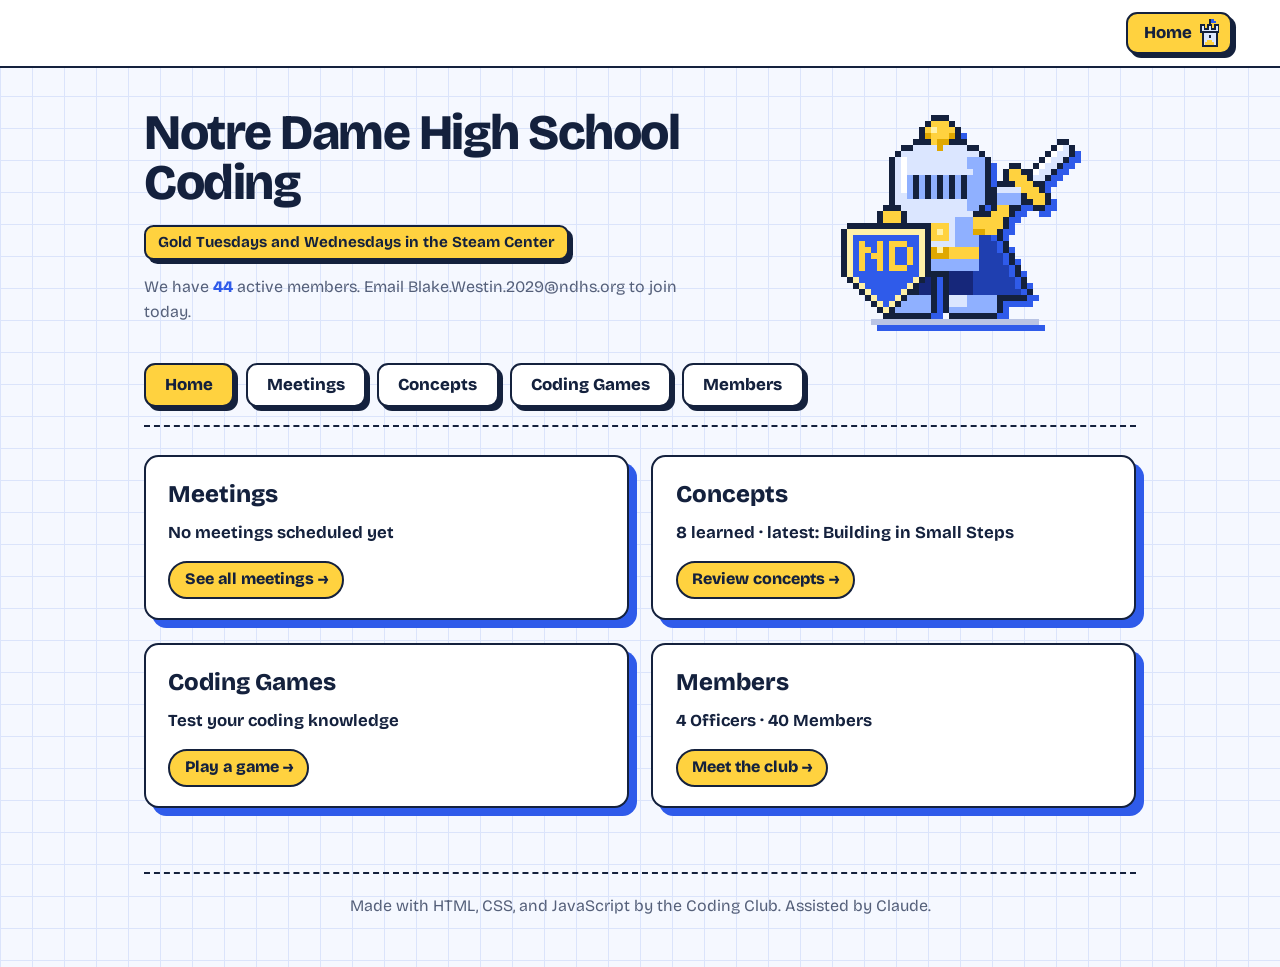
==== index.html @ 36643ada "Move Home button to the top right with a pixel-art castle tower Co-Authored-By: Claude Opus 5.5 <nor" ====
<!DOCTYPE html>
<html lang="en">
<head>
  <meta charset="utf-8">
  <meta name="viewport" content="width=device-width, initial-scale=1">
  <title>Coding Club</title>
  <meta name="description" content="Our school's coding club. Built by its members.">
  <link rel="preconnect" href="https://fonts.googleapis.com">
  <link rel="preconnect" href="https://fonts.gstatic.com" crossorigin>
  <link href="https://fonts.googleapis.com/css2?family=Bricolage+Grotesque:opsz,wght@12..96,400;12..96,600;12..96,800&display=swap" rel="stylesheet">
  <link rel="icon" href="data:image/svg+xml,<svg xmlns=%22http://www.w3.org/2000/svg%22 viewBox=%220 0 100 100%22><text y=%22.9em%22 font-size=%2290%22>💻</text></svg>">
  <link rel="stylesheet" href="style.css">
  <link rel="stylesheet" href="games.css">
</head>
<body>
  <header class="top">
    <!-- Home button: pixel-art castle tower, drawn like the knight -->
    <a class="home-btn" href="#home" aria-label="Home"><span>Home</span><svg class="home-icon" viewBox="0 0 11 16" shape-rendering="crispEdges" aria-hidden="true"><path fill="#14213d" d="M5 0h1v1h-1zM5 1h1v1h-1zM5 2h1v1h-1zM0 3h3v1h-3zM4 3h3v1h-3zM8 3h3v1h-3zM0 4h1v1h-1zM2 4h1v1h-1zM4 4h1v1h-1zM6 4h1v1h-1zM8 4h1v1h-1zM10 4h1v1h-1zM0 5h1v1h-1zM2 5h3v1h-3zM6 5h3v1h-3zM10 5h1v1h-1zM0 6h1v1h-1zM10 6h1v1h-1zM0 7h11v1h-11zM1 8h1v1h-1zM9 8h1v1h-1zM1 9h1v1h-1zM5 9h1v1h-1zM9 9h1v1h-1zM1 10h1v1h-1zM5 10h1v1h-1zM9 10h1v1h-1zM1 11h1v1h-1zM9 11h1v1h-1zM1 12h1v1h-1zM9 12h1v1h-1zM1 13h1v1h-1zM9 13h1v1h-1zM1 14h1v1h-1zM9 14h1v1h-1zM1 15h9v1h-9z"/><path fill="#2f5bea" d="M6 0h2v1h-2zM6 1h3v1h-3z"/><path fill="#dbe6ff" d="M1 4h1v1h-1zM5 4h1v1h-1zM9 4h1v1h-1zM1 5h1v1h-1zM5 5h1v1h-1zM9 5h1v1h-1zM1 6h9v1h-9zM2 8h7v1h-7zM2 9h3v1h-3zM6 9h3v1h-3zM2 10h3v1h-3zM6 10h3v1h-3zM2 11h7v1h-7zM2 12h2v1h-2zM7 12h2v1h-2zM2 13h1v1h-1zM8 13h1v1h-1zM2 14h1v1h-1zM8 14h1v1h-1z"/><path fill="#ffd23f" d="M4 12h3v1h-3zM3 13h5v1h-5zM3 14h5v1h-5z"/></svg></a>
  </header>

  <main>
    <section class="hero">
      <div class="hero-text">
        <h1>Notre Dame High School Coding</h1>
        <p class="when" id="when"></p>
        <p>We have <span id="member-count">many</span> active members. Email Blake.Westin.2029@ndhs.org to join today.</p>
      </div>
      <!-- Club mascot: pixel-art knight (4:3) -->
      <svg class="mascot" viewBox="0 0 48 36" shape-rendering="crispEdges" role="img" aria-label="Pixel-art knight raising a sword and holding a shield, the club mascot">
        <path fill="#14213d" d="M20 0h3v1h-3zM19 1h1v1h-1zM23 1h1v1h-1zM18 2h1v1h-1zM24 2h1v1h-1zM18 3h1v1h-1zM24 3h1v1h-1zM17 4h3v1h-3zM23 4h3v1h-3zM41 4h2v1h-2zM15 5h2v1h-2zM26 5h2v1h-2zM40 5h1v1h-1zM43 5h1v1h-1zM14 6h1v1h-1zM28 6h1v1h-1zM39 6h1v1h-1zM43 6h1v1h-1zM13 7h1v1h-1zM29 7h1v1h-1zM38 7h1v1h-1zM42 7h1v1h-1zM13 8h1v1h-1zM29 8h1v1h-1zM33 8h2v1h-2zM37 8h1v1h-1zM41 8h1v1h-1zM13 9h1v1h-1zM29 9h1v1h-1zM32 9h1v1h-1zM35 9h2v1h-2zM40 9h1v1h-1zM13 10h1v1h-1zM17 10h1v1h-1zM19 10h1v1h-1zM21 10h1v1h-1zM23 10h1v1h-1zM25 10h1v1h-1zM29 10h1v1h-1zM32 10h1v1h-1zM36 10h1v1h-1zM39 10h1v1h-1zM13 11h1v1h-1zM17 11h1v1h-1zM19 11h1v1h-1zM21 11h1v1h-1zM23 11h1v1h-1zM25 11h1v1h-1zM29 11h1v1h-1zM31 11h3v1h-3zM37 11h2v1h-2zM13 12h1v1h-1zM17 12h1v1h-1zM19 12h1v1h-1zM21 12h1v1h-1zM23 12h1v1h-1zM25 12h1v1h-1zM29 12h2v1h-2zM38 12h1v1h-1zM13 13h1v1h-1zM17 13h1v1h-1zM19 13h1v1h-1zM21 13h1v1h-1zM23 13h1v1h-1zM25 13h1v1h-1zM29 13h2v1h-2zM35 13h1v1h-1zM39 13h1v1h-1zM13 14h1v1h-1zM29 14h2v1h-2zM35 14h2v1h-2zM39 14h1v1h-1zM12 15h3v1h-3zM28 15h1v1h-1zM30 15h1v1h-1zM33 15h2v1h-2zM37 15h2v1h-2zM11 16h1v1h-1zM15 16h1v1h-1zM27 16h3v1h-3zM33 16h1v1h-1zM11 17h1v1h-1zM15 17h1v1h-1zM32 17h1v1h-1zM6 18h14v1h-14zM32 18h1v1h-1zM5 19h1v1h-1zM19 19h1v1h-1zM31 19h1v1h-1zM5 20h1v1h-1zM19 20h1v1h-1zM31 20h1v1h-1zM5 21h1v1h-1zM19 21h1v1h-1zM32 21h1v1h-1zM5 22h1v1h-1zM19 22h1v1h-1zM32 22h1v1h-1zM5 23h1v1h-1zM19 23h1v1h-1zM33 23h1v1h-1zM5 24h1v1h-1zM19 24h1v1h-1zM33 24h1v1h-1zM5 25h1v1h-1zM19 25h1v1h-1zM34 25h1v1h-1zM5 26h1v1h-1zM19 26h4v1h-4zM34 26h1v1h-1zM6 27h1v1h-1zM18 27h1v1h-1zM20 27h1v1h-1zM22 27h1v1h-1zM35 27h1v1h-1zM7 28h1v1h-1zM17 28h1v1h-1zM20 28h1v1h-1zM22 28h1v1h-1zM35 28h1v1h-1zM8 29h1v1h-1zM16 29h2v1h-2zM20 29h1v1h-1zM22 29h1v1h-1zM36 29h1v1h-1zM9 30h1v1h-1zM15 30h1v1h-1zM20 30h1v1h-1zM22 30h1v1h-1zM31 30h5v1h-5zM10 31h1v1h-1zM14 31h1v1h-1zM20 31h1v1h-1zM22 31h1v1h-1zM31 31h1v1h-1zM11 32h1v1h-1zM13 32h1v1h-1zM20 32h1v1h-1zM22 32h1v1h-1zM31 32h1v1h-1zM12 33h8v1h-8zM23 33h8v1h-8z"/><path fill="#ffd23f" d="M20 1h3v1h-3zM19 2h1v1h-1zM21 2h3v1h-3zM20 3h3v1h-3zM20 4h1v1h-1zM33 9h2v1h-2zM33 10h3v1h-3zM34 11h3v1h-3zM35 12h3v1h-3zM36 13h3v1h-3zM37 14h2v1h-2zM31 15h2v1h-2zM12 16h3v1h-3zM30 16h3v1h-3zM12 17h3v1h-3zM27 17h5v1h-5zM20 18h3v1h-3zM27 18h5v1h-5zM20 19h1v1h-1zM22 19h1v1h-1zM29 19h2v1h-2zM20 20h3v1h-3zM8 21h1v1h-1zM11 21h1v1h-1zM13 21h3v1h-3zM8 22h2v1h-2zM11 22h1v1h-1zM13 22h1v1h-1zM16 22h1v1h-1zM23 22h5v1h-5zM8 23h1v1h-1zM10 23h2v1h-2zM13 23h1v1h-1zM16 23h1v1h-1zM23 23h5v1h-5zM8 24h1v1h-1zM11 24h1v1h-1zM13 24h1v1h-1zM16 24h1v1h-1zM8 25h1v1h-1zM11 25h1v1h-1zM13 25h3v1h-3z"/><path fill="#fff1a8" d="M20 2h1v1h-1zM6 19h13v1h-13zM21 19h1v1h-1zM6 20h1v1h-1zM18 20h1v1h-1zM6 21h1v1h-1zM18 21h1v1h-1zM6 22h1v1h-1zM18 22h1v1h-1zM21 22h1v1h-1zM6 23h1v1h-1zM18 23h1v1h-1zM6 24h1v1h-1zM18 24h1v1h-1zM6 25h1v1h-1zM18 25h1v1h-1zM6 26h1v1h-1zM18 26h1v1h-1zM7 27h1v1h-1zM17 27h1v1h-1zM8 28h1v1h-1zM16 28h1v1h-1zM9 29h1v1h-1zM15 29h1v1h-1zM10 30h1v1h-1zM14 30h1v1h-1zM11 31h1v1h-1zM13 31h1v1h-1zM12 32h1v1h-1z"/><path fill="#e0a800" d="M19 3h1v1h-1zM23 3h1v1h-1zM21 4h2v1h-2zM21 5h1v1h-1zM27 19h2v1h-2zM20 22h1v1h-1zM22 22h1v1h-1zM20 23h3v1h-3z"/><path fill="#dbe6ff" d="M17 5h4v1h-4zM22 5h4v1h-4zM42 5h1v1h-1zM15 6h13v1h-13zM41 6h2v1h-2zM14 7h1v1h-1zM16 7h10v1h-10zM40 7h2v1h-2zM14 8h1v1h-1zM16 8h10v1h-10zM39 8h2v1h-2zM14 9h1v1h-1zM16 9h11v1h-11zM38 9h2v1h-2zM14 10h1v1h-1zM37 10h2v1h-2zM14 11h1v1h-1zM14 12h1v1h-1zM31 12h4v1h-4zM14 13h2v1h-2zM14 14h12v1h-12zM15 15h11v1h-11zM16 16h11v1h-11zM16 17h8v1h-8zM23 18h1v1h-1zM23 19h1v1h-1zM23 20h1v1h-1zM20 21h4v1h-4zM23 30h3v1h-3zM23 31h3v1h-3z"/><path fill="#ffffff" d="M41 5h1v1h-1zM40 6h1v1h-1zM15 7h1v1h-1zM39 7h1v1h-1zM15 8h1v1h-1zM38 8h1v1h-1zM15 9h1v1h-1zM37 9h1v1h-1zM15 10h1v1h-1zM15 11h1v1h-1zM15 12h1v1h-1z"/><path fill="#8fb0ff" d="M26 7h3v1h-3zM26 8h3v1h-3zM27 9h2v1h-2zM16 10h1v1h-1zM18 10h1v1h-1zM20 10h1v1h-1zM22 10h1v1h-1zM24 10h1v1h-1zM26 10h3v1h-3zM16 11h1v1h-1zM18 11h1v1h-1zM20 11h1v1h-1zM22 11h1v1h-1zM24 11h1v1h-1zM26 11h3v1h-3zM16 12h1v1h-1zM18 12h1v1h-1zM20 12h1v1h-1zM22 12h1v1h-1zM24 12h1v1h-1zM26 12h3v1h-3zM16 13h1v1h-1zM18 13h1v1h-1zM20 13h1v1h-1zM22 13h1v1h-1zM24 13h1v1h-1zM26 13h3v1h-3zM31 13h4v1h-4zM26 14h3v1h-3zM31 14h4v1h-4zM26 15h2v1h-2zM24 17h3v1h-3zM24 18h3v1h-3zM24 19h3v1h-3zM24 20h4v1h-4zM24 21h4v1h-4zM20 24h8v1h-8zM20 25h8v1h-8zM16 30h4v1h-4zM26 30h5v1h-5zM15 31h5v1h-5zM26 31h5v1h-5zM14 32h6v1h-6zM23 32h8v1h-8z"/><path fill="#2f5bea" d="M7 20h11v1h-11zM30 20h1v1h-1zM7 21h1v1h-1zM9 21h2v1h-2zM12 21h1v1h-1zM16 21h2v1h-2zM31 21h1v1h-1zM7 22h1v1h-1zM10 22h1v1h-1zM12 22h1v1h-1zM14 22h2v1h-2zM17 22h1v1h-1zM31 22h1v1h-1zM7 23h1v1h-1zM9 23h1v1h-1zM12 23h1v1h-1zM14 23h2v1h-2zM17 23h1v1h-1zM32 23h1v1h-1zM7 24h1v1h-1zM9 24h2v1h-2zM12 24h1v1h-1zM14 24h2v1h-2zM17 24h1v1h-1zM32 24h1v1h-1zM7 25h1v1h-1zM9 25h2v1h-2zM12 25h1v1h-1zM16 25h2v1h-2zM33 25h1v1h-1zM7 26h11v1h-11zM33 26h1v1h-1zM8 27h9v1h-9zM34 27h1v1h-1zM9 28h7v1h-7zM34 28h1v1h-1zM10 29h5v1h-5zM35 29h1v1h-1zM11 30h3v1h-3zM12 31h1v1h-1z"/><path fill="#1f3fb0" d="M28 20h2v1h-2zM28 21h3v1h-3zM28 22h3v1h-3zM28 23h4v1h-4zM28 24h4v1h-4zM28 25h5v1h-5zM27 26h6v1h-6zM27 27h7v1h-7zM27 28h7v1h-7zM27 29h8v1h-8z"/><path fill="#16277a" d="M23 26h4v1h-4zM19 27h1v1h-1zM23 27h4v1h-4zM18 28h2v1h-2zM23 28h4v1h-4zM18 29h2v1h-2zM23 29h4v1h-4z"/><path fill="#b9c4e4" d="M10 34h28v1h-28z"/>
      </svg>
      <!-- <img src="images/athletics_monogram1-removebg-preview.png" alt="Club members at a meeting" class="hero-img"> -->
    </section>

    <!-- Tabs: script.js shows one section at a time. Links like #games open that tab. -->
    <div class="tabbar" role="tablist" aria-label="Sections">
      <button type="button" role="tab" id="tab-home" data-tab="home" aria-controls="home">Home</button>
      <button type="button" role="tab" id="tab-meetings" data-tab="meetings" aria-controls="meetings">Meetings</button>
      <button type="button" role="tab" id="tab-concepts" data-tab="concepts" aria-controls="concepts">Concepts</button>
      <button type="button" role="tab" id="tab-games" data-tab="games" aria-controls="games">Coding Games</button>
      <button type="button" role="tab" id="tab-members" data-tab="members" aria-controls="members">Members</button>
    </div>

    <section id="home" role="tabpanel" aria-labelledby="tab-home">
      <!-- Preview cards, built by script.js from data.js -->
      <div class="home-cards" id="home-cards"></div>
    </section>

    <section id="meetings" role="tabpanel" aria-labelledby="meetings-h">
      <h2 id="meetings-h">Meetings</h2>
      <ul class="meetings" id="meeting-list"></ul>
    </section>

    <section id="concepts" role="tabpanel" aria-labelledby="concepts-h">
      <h2 id="concepts-h">Concepts</h2>
      <!-- Built from the "concept" and "learned" lines on each meeting in data.js -->
      <ul class="concept-list" id="concept-list"></ul>
    </section>

    <section id="games" role="tabpanel" aria-labelledby="games-h">
      <h2 id="games-h">Coding Games</h2>

      <!-- To add a new game later, copy a whole .game block and give it its own part of games.js. -->

      <!-- ===== Booleans ===== -->
      <div class="game">
        <div id="bool-idle" class="game-row">
          <h3 class="game-title">Booleans:</h3>
          <button type="button" class="btn" id="bool-start">Practice</button>
        </div>

        <!-- Pick a difficulty (goes away once you choose) -->
        <div id="bool-pick" hidden>
          <p class="game-ask">Select a difficulty</p>
          <div class="diff-row">
            <button type="button" class="btn diff-easy" data-diff="easy">Easy</button>
            <button type="button" class="btn diff-normal" data-diff="normal">Normal</button>
            <button type="button" class="btn diff-medium" data-diff="medium">Medium</button>
            <button type="button" class="btn diff-hard" data-diff="hard">Hard</button>
            <button type="button" class="btn btn-ghost" id="bool-cancel">Back</button>
          </div>
          <label class="toggle">
            <input type="checkbox" id="bool-numbers" role="switch" checked>
            <span class="track"></span>
            <span>Number Booleans</span>
          </label>
        </div>

        <!-- The game -->
        <div id="bool-play" hidden>
          <div class="game-row">
            <div class="expr" id="bool-expr" aria-live="polite"></div>
            <div class="answers">
              <button type="button" class="ans" id="bool-true">True</button>
              <button type="button" class="ans" id="bool-false">False</button>
            </div>
          </div>
          <div class="timer" id="bool-timer" hidden><div class="timer-fill" id="bool-timer-fill"></div></div>
          <div class="bar">
            <span class="badge" id="bool-badge"></span>
            <button type="button" class="btn btn-explain" id="bool-explain">Explain</button>
            <button type="button" class="btn" id="bool-next" hidden>Next question</button>
            <button type="button" class="btn btn-ghost" id="bool-stop">Stop</button>
            <span class="stats" id="bool-stats"></span>
          </div>
          <div class="explain-box" id="bool-box" hidden></div>
        </div>
      </div>

      <!-- ===== HTML Tags ===== -->
      <div class="game">
        <div id="tag-idle" class="game-row">
          <h3 class="game-title">HTML Tags:</h3>
          <button type="button" class="btn" id="tag-start">Practice</button>
        </div>

        <div id="tag-pick" hidden>
          <p class="game-ask">Select a difficulty</p>
          <div class="diff-row">
            <button type="button" class="btn diff-easy" data-diff="easy">Easy</button>
            <button type="button" class="btn diff-normal" data-diff="normal">Normal</button>
            <button type="button" class="btn diff-hard" data-diff="hard">Hard</button>
            <button type="button" class="btn btn-ghost" id="tag-cancel">Back</button>
          </div>
        </div>

        <div id="tag-play" hidden>
          <p class="game-ask">Which tag does this?</p>
          <div class="prompt" id="tag-prompt" aria-live="polite"></div>
          <div class="choices" id="tag-choices"></div>
          <div class="explain-box" id="tag-box" hidden></div>
          <div class="bar">
            <span class="badge" id="tag-badge"></span>
            <button type="button" class="btn" id="tag-next" hidden>Next question</button>
            <button type="button" class="btn btn-ghost" id="tag-stop">Stop</button>
            <span class="stats" id="tag-stats"></span>
          </div>
        </div>
      </div>

      <!-- ===== Flexbox ===== -->
      <div class="game">
        <div id="flex-idle" class="game-row">
          <h3 class="game-title">Flexbox:</h3>
          <button type="button" class="btn" id="flex-start">Practice</button>
        </div>

        <div id="flex-pick" hidden>
          <p class="game-ask">Select a difficulty</p>
          <div class="diff-row">
            <button type="button" class="btn diff-easy" data-diff="easy">Easy</button>
            <button type="button" class="btn diff-normal" data-diff="normal">Normal</button>
            <button type="button" class="btn diff-hard" data-diff="hard">Hard</button>
            <button type="button" class="btn btn-ghost" id="flex-cancel">Back</button>
          </div>
        </div>

        <div id="flex-play" hidden>
          <p class="game-ask" id="flex-ask"></p>
          <div class="boards" id="flex-boards">
            <div>
              <p class="board-label">Target</p>
              <div class="stage" id="flex-target"><span class="box">1</span><span class="box">2</span><span class="box">3</span></div>
            </div>
            <div id="flex-yours-wrap" hidden>
              <p class="board-label">Yours</p>
              <div class="stage" id="flex-yours"><span class="box">1</span><span class="box">2</span><span class="box">3</span></div>
            </div>
          </div>
          <!-- Easy and Normal: click a value to answer -->
          <div class="choices" id="flex-quick"></div>
          <!-- Hard: set both properties, then Submit -->
          <div id="flex-build" hidden>
            <div class="css-line" id="flex-css"></div>
            <div class="prop-row"><span class="prop-name">justify-content:</span><div class="choices" id="flex-j"></div></div>
            <div class="prop-row"><span class="prop-name">align-items:</span><div class="choices" id="flex-a"></div></div>
            <button type="button" class="btn submit" id="flex-submit">Submit</button>
          </div>
          <div class="explain-box" id="flex-box" hidden></div>
          <div class="bar">
            <span class="badge" id="flex-badge"></span>
            <button type="button" class="btn" id="flex-next" hidden>Next question</button>
            <button type="button" class="btn btn-ghost" id="flex-stop">Stop</button>
            <span class="stats" id="flex-stats"></span>
          </div>
        </div>
      </div>
    </section>

    <section id="members" role="tabpanel" aria-labelledby="members-h">
      <h2 id="members-h">Members</h2>
      <ul class="wall" id="member-list"></ul>
    </section>
  </main>

  <footer>
  <p>Made with HTML, CSS, and JavaScript by the Coding Club. Assisted by Claude.</p>
  </footer>

  <script src="data.js"></script>
  <script src="script.js"></script>
  <script src="games.js"></script>
</body>
</html>
---- style.css ----
/* Coding Club site. Graph-paper background, chunky outlines, hard shadows. */
:root {
  --ink: #14213d;
  --cobalt: #2f5bea;
  --sky: #eaf0ff;
  --paper: #ffffff;
  --signal: #ffd23f;
  --muted: #55607a;
  --teal: #1b7f79;
  --violet: #8a4fd3;
  --coral: #ff6b57;
  --mint: #3ddc97;
  --grid: #dbe4fb;
  --shadow: 4px 4px 0 var(--ink);
  box-sizing: border-box;
}
*, *::before, *::after { box-sizing: inherit; }
html { scroll-padding-top: 5rem; }
@media (prefers-reduced-motion: no-preference) { html { scroll-behavior: smooth; } }

body {
  margin: 0;
  font-family: "Bricolage Grotesque", system-ui, sans-serif;
  color: var(--ink);
  line-height: 1.55;
  background-color: #f5f8ff;
  background-image:
    linear-gradient(var(--grid) 1px, transparent 1px),
    linear-gradient(90deg, var(--grid) 1px, transparent 1px);
  background-size: 32px 32px;
}
a { color: var(--cobalt); }
a:focus-visible { outline: 3px solid var(--coral); outline-offset: 3px; }

/* Header */
.top {
  position: sticky; top: 0; z-index: 10;
  display: flex; justify-content: flex-end; align-items: center;
  flex-wrap: wrap; gap: 0.5rem;
  padding: 0.75rem clamp(1rem, 5vw, 3rem);
  background: var(--paper);
  border-bottom: 2px solid var(--ink);
}
/* Home button in the header */
.home-btn {
  display: inline-flex; align-items: center; gap: 0.55rem;
  padding: 0.3rem 0.65rem 0.3rem 0.95rem;
  font-weight: 800; font-size: 1.05rem; color: var(--ink); text-decoration: none;
  background: var(--signal); border: 2px solid var(--ink); border-radius: 0.7rem;
  box-shadow: var(--shadow);
}
.home-btn:active { transform: translate(3px, 3px); box-shadow: 0 0 0 var(--ink); }
.home-icon { height: 1.75rem; width: auto; display: block; }

main, footer { padding: 0 clamp(1rem, 5vw, 3rem); max-width: 68rem; margin: 0 auto; }

/* Hero: text on the left, knight on the right */
.hero {
  display: grid; grid-template-columns: 1fr; gap: 1.5rem; align-items: center;
  padding: clamp(1.75rem, 4vw, 2.5rem) 0 1.5rem;
}
@media (min-width: 52rem) { .hero { grid-template-columns: 1.25fr 0.75fr; } }
.hero h1 {
  font-size: clamp(2.2rem, 5vw, 3.1rem);
  line-height: 1.02; font-weight: 800; letter-spacing: -0.03em;
  margin: 0 0 1rem;
}
.hero p { max-width: 55ch; font-size: 1rem; color: var(--muted); margin: 0 0 0.9rem; }
#member-count { font-weight: 800; color: var(--cobalt); }
.hero .when {
  display: inline-block; padding: 0.25rem 0.75rem; font-size: 0.95rem;
  background: var(--signal); color: var(--ink); font-weight: 700;
  border: 2px solid var(--ink); border-radius: 0.6rem; box-shadow: var(--shadow);
}
.hero .when:empty { display: none; }
.mascot { width: clamp(14rem, 25vw, 18rem); height: auto; justify-self: center; filter: drop-shadow(6px 6px 0 var(--cobalt)); }


.hero-img { width: 100%; height: 100%; max-height: 24rem; object-fit: cover; border-radius: 0.75rem; }

/* Tabs: one section shows at a time (script.js switches them) */
.tabbar {
  display: flex; flex-wrap: wrap; gap: 0.7rem;
  padding: 0 0 1.1rem; border-bottom: 2px dashed var(--ink);
}
.tabbar button {
  font: inherit; font-weight: 800; font-size: 1.05rem; cursor: pointer;
  padding: 0.45rem 1.2rem;
  background: var(--paper); color: var(--ink);
  border: 2px solid var(--ink); border-radius: 0.7rem; box-shadow: var(--shadow);
}
.tabbar button[aria-selected="true"] { background: var(--signal); }
.tabbar button:focus-visible { outline: 3px solid var(--coral); outline-offset: 3px; }
main > section[hidden] { display: none; }
@media (max-width: 36rem) {
  .tabbar { gap: 0.55rem; }
  .tabbar button { font-size: 0.95rem; padding: 0.35rem 0.85rem; }
}

/* Home tab: a preview card for each section */
.home-cards {
  display: grid; gap: 1.4rem; margin-top: 1.75rem;
  grid-template-columns: 1fr;
}
@media (min-width: 40rem) { .home-cards { grid-template-columns: 1fr 1fr; } }
.home-card {
  display: block; padding: 1.2rem 1.4rem;
  color: var(--ink); text-decoration: none;
  background: var(--paper); border: 2px solid var(--ink); border-radius: 0.9rem;
  box-shadow: 8px 8px 0 var(--cobalt);
}
.home-card h3 { margin: 0; font-size: 1.5rem; font-weight: 800; }
.home-card p { margin: 0.45rem 0 0; font-size: 1.05rem; font-weight: 700; }
.home-card .go {
  display: inline-block; margin-top: 0.9rem; padding: 0.3rem 0.9rem; font-weight: 800;
  background: var(--signal); border: 2px solid var(--ink); border-radius: 999px;
}

/* Section headings get a highlighter underline */
h2 {
  display: inline-block; margin: 1.75rem 0 1.25rem; padding: 0 0.35rem;
  font-size: clamp(1.7rem, 3.5vw, 2.3rem); font-weight: 800; letter-spacing: -0.02em;
  background: linear-gradient(transparent 58%, var(--signal) 58%);
}

/* Members */
.wall {
  list-style: none; margin: 0; padding: 0;
  display: grid; gap: 1.1rem;
  grid-template-columns: repeat(auto-fill, minmax(16rem, 1fr));
}
.tile {
  --accent: #c9d4f2; --on-accent: var(--ink);
  display: flex; gap: 0.9rem; padding: 1rem;
  background: var(--paper); border: 2px solid var(--ink); border-radius: 0.8rem;
  box-shadow: var(--shadow);
}
.tile.officer { box-shadow: 4px 4px 0 var(--accent); }
.tile strong { display: block; font-size: 1.05rem; }
.tile p { margin: 0.3rem 0 0; color: var(--muted); font-size: 0.95rem; }
.role {
  display: inline-block; margin-top: 0.15rem; padding: 0 0.6rem;
  background: var(--sky); color: var(--ink); font-size: 0.8rem; font-weight: 700;
  border: 1.5px solid var(--ink); border-radius: 999px;
}
.officer .role { background: var(--accent); color: var(--on-accent); }
.avatar {
  flex: none; width: 3rem; height: 3rem; border-radius: 0.7rem;
  border: 2px solid var(--ink);
  display: grid; place-items: center; font-weight: 800;
  background: var(--tone, var(--cobalt)); color: #fff;
}
/* Every member gets a color */
.tone-1 { --tone: var(--ink); }
.tone-2 { --tone: var(--teal); }
.tone-3 { --tone: var(--violet); }
/* Officers also get a colored role tag and shadow, plus a gold star on the avatar */
.officer .avatar { position: relative; }
.officer .avatar::after {
  content: "\2605"; position: absolute; top: -0.45rem; right: -0.45rem;
  width: 1.25rem; height: 1.25rem; display: grid; place-items: center;
  background: var(--signal); color: var(--ink); font-size: 0.7rem; line-height: 1;
  border: 2px solid var(--ink); border-radius: 50%;
}
/* One color per officer role (script.js hands them out in order) */
.officer-0 { --accent: var(--cobalt); --on-accent: #fff; }
.officer-1 { --accent: var(--coral); --on-accent: var(--ink); }
.officer-2 { --accent: var(--violet); --on-accent: #fff; }
.officer-3 { --accent: var(--mint); --on-accent: var(--ink); }
.officer-4 { --accent: #ff9f1c; --on-accent: var(--ink); }
.officer-5 { --accent: #ff7ac6; --on-accent: var(--ink); }

/* Meetings */
.meetings { list-style: none; margin: 0; padding: 0; max-width: 46rem; display: grid; gap: 1rem; }
.meetings li {
  display: flex; align-items: center; gap: 1.1rem; padding: 0.9rem 1.1rem;
  background: var(--paper); border: 2px solid var(--ink); border-radius: 0.8rem;
  box-shadow: var(--shadow);
}
/* Completed meetings: faded card and a crossed-out date */
.meetings li.past { box-shadow: none; background: rgba(255, 255, 255, 0.7); color: var(--muted); }
.meetings li.past .stamp { border-color: var(--muted); }
.meetings li.past .mo { background: var(--muted); }
.meetings li.past .day { position: relative; color: var(--muted); }
.meetings li.past .day::after {
  content: ""; position: absolute; left: 14%; right: 14%; top: 50%;
  border-top: 2px solid var(--coral); transform: rotate(-30deg);
}
.stamp {
  flex: none; width: 4.2rem; display: flex; flex-direction: column; text-align: center; line-height: 1;
  background: var(--paper); color: var(--ink);
  border: 2px solid var(--ink); border-radius: 0.6rem; overflow: hidden;
}
.stamp .mo { padding: 0.3rem 0; background: var(--cobalt); color: #fff; font-size: 0.8rem; font-weight: 800; }
.stamp .day { padding: 0.45rem 0; font-size: 1.6rem; font-weight: 800; }
.meetings li.next .mo { background: var(--coral); }
.meetings li.next strong::after {
  content: "Up next"; margin-left: 0.6rem; padding: 0.05rem 0.6rem;
  background: var(--signal); color: var(--ink); font-size: 0.75rem; font-weight: 700;
  border: 1.5px solid var(--ink); border-radius: 999px;
}
.meetings p { margin: 0.15rem 0 0; color: var(--muted); }

/* Concepts: name, a dashed line, then the meeting it was learned in */
.concept-list { list-style: none; margin: 0; padding: 0; max-width: 46rem; display: grid; gap: 1rem; }
.concept-list li {
  background: var(--paper); border: 2px solid var(--ink); border-radius: 0.8rem;
  box-shadow: var(--shadow);
}
.concept-list summary, .c-row {
  display: flex; align-items: center; gap: 0.9rem; padding: 0.9rem 1.1rem;
}
.concept-list summary { cursor: pointer; list-style: none; }
.concept-list summary::-webkit-details-marker { display: none; }
.concept-list summary:focus-visible { outline: 3px solid var(--coral); outline-offset: 3px; border-radius: 0.7rem; }
.c-head { flex: 1; min-width: 0; display: flex; align-items: center; gap: 0.75rem; }
.c-name { font-size: 1.1rem; font-weight: 800; }
.c-lead { flex: 1; min-width: 1.5rem; border-top: 2px dashed var(--ink); }
.c-meeting { font-weight: 700; color: var(--muted); text-align: right; }
.c-date {
  display: inline-block; margin-left: 0.5rem; padding: 0 0.55rem;
  background: var(--sky); color: var(--ink); font-size: 0.8rem; font-weight: 800;
  border: 1.5px solid var(--ink); border-radius: 999px;
}
/* The arrow on the right: a small gold box that flips when the dropdown is open */
.c-arrow {
  flex: none; width: 1.9rem; height: 1.9rem; display: grid; place-items: center;
  background: var(--signal); border: 2px solid var(--ink); border-radius: 0.5rem;
}
.c-arrow::before { content: "\25BE"; font-size: 1rem; line-height: 1; }
details[open] .c-arrow::before { content: "\25B4"; }
.concept-list details > p {
  margin: 0 1.1rem 1rem; padding-top: 0.85rem;
  border-top: 2px dashed #b9c4e4;
}
.concept-list code {
  font: inherit; font-weight: 700; padding: 0 0.3rem;
  background: var(--sky); border: 1.5px solid #b9c4e4; border-radius: 0.3rem;
  white-space: nowrap;
}
/* Concepts not learned yet: grayed out, slashed through, not clickable */
.concept-list li.locked { background: #e9edf5; color: var(--muted); border-color: #aab4cc; box-shadow: none; }
.locked .c-name { text-decoration: line-through; text-decoration-color: var(--coral); text-decoration-thickness: 2px; }
.locked .c-lead { border-top-color: #aab4cc; }
.locked .c-date { background: transparent; color: var(--muted); border-color: #aab4cc; }
.c-tag {
  flex: none; padding: 0.05rem 0.6rem; font-size: 0.75rem; font-weight: 700;
  border: 1.5px solid #aab4cc; border-radius: 999px;
}
/* Phones: the meeting goes on its own line under the concept */
@media (max-width: 36rem) {
  .c-head { flex-direction: column; align-items: flex-start; gap: 0.2rem; }
  .c-lead { display: none; }
  .c-meeting { text-align: left; font-size: 0.9rem; }
  .c-meeting::before { content: "\2014  "; }
  .c-row { align-items: flex-start; }
  .concept-list code { white-space: normal; }
}

/* Past meetings: hidden at first, behind a dashed card at the top of the list */
.meetings.hide-past li.past { display: none; }
.meetings li.past-toggle { padding: 0; background: none; border: none; box-shadow: none; }
.past-toggle button {
  width: 100%; display: flex; align-items: center; gap: 1.1rem; padding: 0.6rem 1.1rem;
  font: inherit; font-weight: 700; color: var(--muted); text-align: left; cursor: pointer;
  background: rgba(255, 255, 255, 0.55);
  border: 2px dashed var(--muted); border-radius: 0.8rem;
}
.past-toggle button:focus-visible { outline: 3px solid var(--coral); outline-offset: 3px; }
/* Lines up with the calendar dates below it */
.pt-arrow {
  flex: none; width: 4.2rem; height: 2.1rem; display: grid; place-items: center;
  border: 2px dashed var(--muted); border-radius: 0.6rem;
}
.pt-arrow::before { content: "\25BE"; font-size: 1.1rem; line-height: 1; }
.past-toggle [aria-expanded="true"] .pt-arrow::before { content: "\25B4"; }

/* Footer */
footer { padding-bottom: 3rem; text-align: center; color: var(--muted); }
footer p { margin: 4rem 0 0; padding-top: 1.25rem; border-top: 2px dashed var(--ink); }
---- games.css ----
/* Coding Games section. Uses the variables from style.css. */

.game {
  padding: 1.25rem 1.4rem;
  background: var(--paper);
  border: 2px solid var(--ink); border-radius: 0.9rem;
  box-shadow: 8px 8px 0 var(--cobalt);
}
/* Space between game cards */
.game + .game { margin-top: 1.75rem; }
/* One font for everything in here: the site font */
.game, .game button, .game code { font-family: inherit; }
/* Keeps the hidden attribute working even on flex containers */
.game [hidden] { display: none !important; }

.game-row { display: flex; align-items: center; flex-wrap: wrap; gap: 0.75rem 1.25rem; }
.game-title { margin: 0; font-size: 1.45rem; font-weight: 800; }
.game-ask { margin: 0 0 0.8rem; font-size: 1.05rem; font-weight: 700; }

/* Buttons */
.btn {
  font: inherit; font-weight: 700; cursor: pointer;
  padding: 0.5rem 1.1rem;
  background: var(--cobalt); color: #fff;
  border: 2px solid var(--ink); border-radius: 0.6rem;
  box-shadow: 3px 3px 0 var(--ink);
  transition: transform 0.08s, box-shadow 0.08s;
}
.btn:hover:not(:disabled) { transform: translate(-1px, -1px); box-shadow: 4px 4px 0 var(--ink); }
.btn:active:not(:disabled) { transform: translate(3px, 3px); box-shadow: 0 0 0 var(--ink); }
.btn:focus-visible, .ans:focus-visible { outline: 3px solid var(--coral); outline-offset: 3px; }
.btn:disabled { opacity: 0.55; cursor: default; box-shadow: none; }
.btn-ghost { background: var(--paper); color: var(--ink); }
.btn-explain { background: var(--paper); color: var(--ink); border-style: dashed; }
@media (prefers-reduced-motion: reduce) { .btn, .ans { transition: none; } }

/* Difficulty rows */
.diff-row { display: flex; flex-wrap: wrap; align-items: center; gap: 0.8rem; }
.diff-easy   { background: var(--mint); color: var(--ink); }
.diff-normal { background: var(--signal); color: var(--ink); }
.diff-medium { background: #ff9f1c; color: var(--ink); }
.diff-hard   { background: var(--coral); color: var(--ink); }
.badge {
  display: inline-block; padding: 0.1rem 0.8rem;
  color: var(--ink); font-size: 0.9rem; font-weight: 800;
  border: 2px solid var(--ink); border-radius: 999px;
}

/* On/off switch (like iOS settings) */
.toggle { display: inline-flex; align-items: center; gap: 0.7rem; margin-top: 1.1rem; cursor: pointer; font-weight: 700; }
.toggle input { position: absolute; opacity: 0; width: 1px; height: 1px; }
.track {
  position: relative; flex: none; width: 2.9rem; height: 1.7rem;
  background: #dfe5f5; border: 2px solid var(--ink); border-radius: 999px;
  transition: background 0.15s;
}
.track::after {
  content: ""; position: absolute; top: 0.15rem; left: 0.15rem;
  width: 1.15rem; height: 1.15rem; border-radius: 50%;
  background: #fff; border: 2px solid var(--ink); box-sizing: border-box;
  transition: transform 0.15s;
}
.toggle input:checked + .track { background: #34c759; }
.toggle input:checked + .track::after { transform: translateX(1.2rem); }
.toggle input:focus-visible + .track { outline: 3px solid var(--coral); outline-offset: 3px; }
@media (prefers-reduced-motion: reduce) { .track, .track::after { transition: none; } }

/* Answer buttons (shared by every game) */
.answers { display: flex; gap: 0.7rem; }
.ans {
  min-width: 6rem; padding: 0.5rem 1rem; cursor: pointer;
  font: inherit; font-weight: 700;
  color: var(--ink); background: var(--paper);
  border: 2px solid var(--ink); border-radius: 0.6rem;
  box-shadow: 3px 3px 0 var(--ink);
}
.ans:hover:not(:disabled) { background: var(--sky); }
.ans:disabled { cursor: default; }
.ans.good { background: var(--mint); }
.ans.bad  { background: #ff8f82; }
.choices { display: flex; flex-wrap: wrap; gap: 0.7rem; }

/* Booleans */
.expr {
  flex: 1; min-width: 0; overflow-x: auto; white-space: nowrap;
  padding: 0.5rem 1rem;
  background: var(--ink); color: #fff; border-radius: 0.6rem;
  font-size: 1.5rem; font-weight: 800;
}

/* Thin countdown bar (only shown on levels with a time limit) */
.timer { height: 0.65rem; margin-top: 1rem; background: var(--paper); border: 2px solid var(--ink); border-radius: 999px; overflow: hidden; }
.timer-fill { width: 100%; height: 100%; background: var(--coral); }

/* Bottom bar: difficulty, buttons, score */
.bar {
  display: flex; align-items: center; flex-wrap: wrap; gap: 0.7rem;
  margin-top: 1.1rem; padding-top: 1rem; border-top: 2px dashed #b9c4e4;
}
.stats { margin-left: auto; font-weight: 700; }

.explain-box {
  margin-top: 1rem; padding: 0.9rem 1.1rem;
  background: var(--sky); border: 2px dashed var(--ink); border-radius: 0.75rem;
}
.explain-box p { margin: 0.35rem 0; }
.explain-box code { font: inherit; font-weight: 700; }
.explain-box mark { background: var(--signal); color: var(--ink); padding: 0 0.25rem; border-radius: 0.25rem; }
.explain-box .step { margin: 0.7rem 0; padding-left: 0.8rem; border-left: 4px solid var(--cobalt); }

/* HTML Tags */
.prompt {
  padding: 0.6rem 1rem; margin-bottom: 1rem;
  background: var(--ink); color: #fff; border-radius: 0.6rem;
  font-size: 1.3rem; font-weight: 800;
}
#tag-choices .ans { font-size: 1.1rem; }

/* Flexbox */
.boards { display: grid; gap: 1rem; margin-bottom: 1rem; }
@media (min-width: 44rem) { .boards.two { grid-template-columns: 1fr 1fr; } }
.board-label { margin: 0 0 0.35rem; font-weight: 800; }
.stage {
  display: flex; height: 4.6rem; padding: 0.5rem;
  background-color: var(--sky);
  background-image:
    linear-gradient(var(--grid) 1px, transparent 1px),
    linear-gradient(90deg, var(--grid) 1px, transparent 1px);
  background-size: 16px 16px;
  border: 2px solid var(--ink); border-radius: 0.6rem;
}
.stage.tall { height: 10rem; }
.box {
  flex: none; width: 2.6rem; height: 2.6rem;
  display: grid; place-items: center; font-weight: 800;
  border: 2px solid var(--ink); border-radius: 0.45rem;
}
.box:nth-child(1) { background: var(--cobalt); color: #fff; }
.box:nth-child(2) { background: var(--coral); }
.box:nth-child(3) { background: var(--mint); }
.css-line {
  overflow-wrap: anywhere;
  padding: 0.5rem 1rem;
  background: var(--ink); color: #fff; border-radius: 0.6rem;
  font-size: 1.1rem; font-weight: 800;
}
.prop-row { margin-top: 1rem; }
.prop-name { display: block; margin-bottom: 0.5rem; font-weight: 800; }
/* The value you have picked in Hard mode */
#flex-build .ans[aria-pressed="true"] { background: var(--signal); }
#flex-build .ans.good { background: var(--mint); }
#flex-build .ans.bad  { background: #ff8f82; }
.submit { margin-top: 1.1rem; }
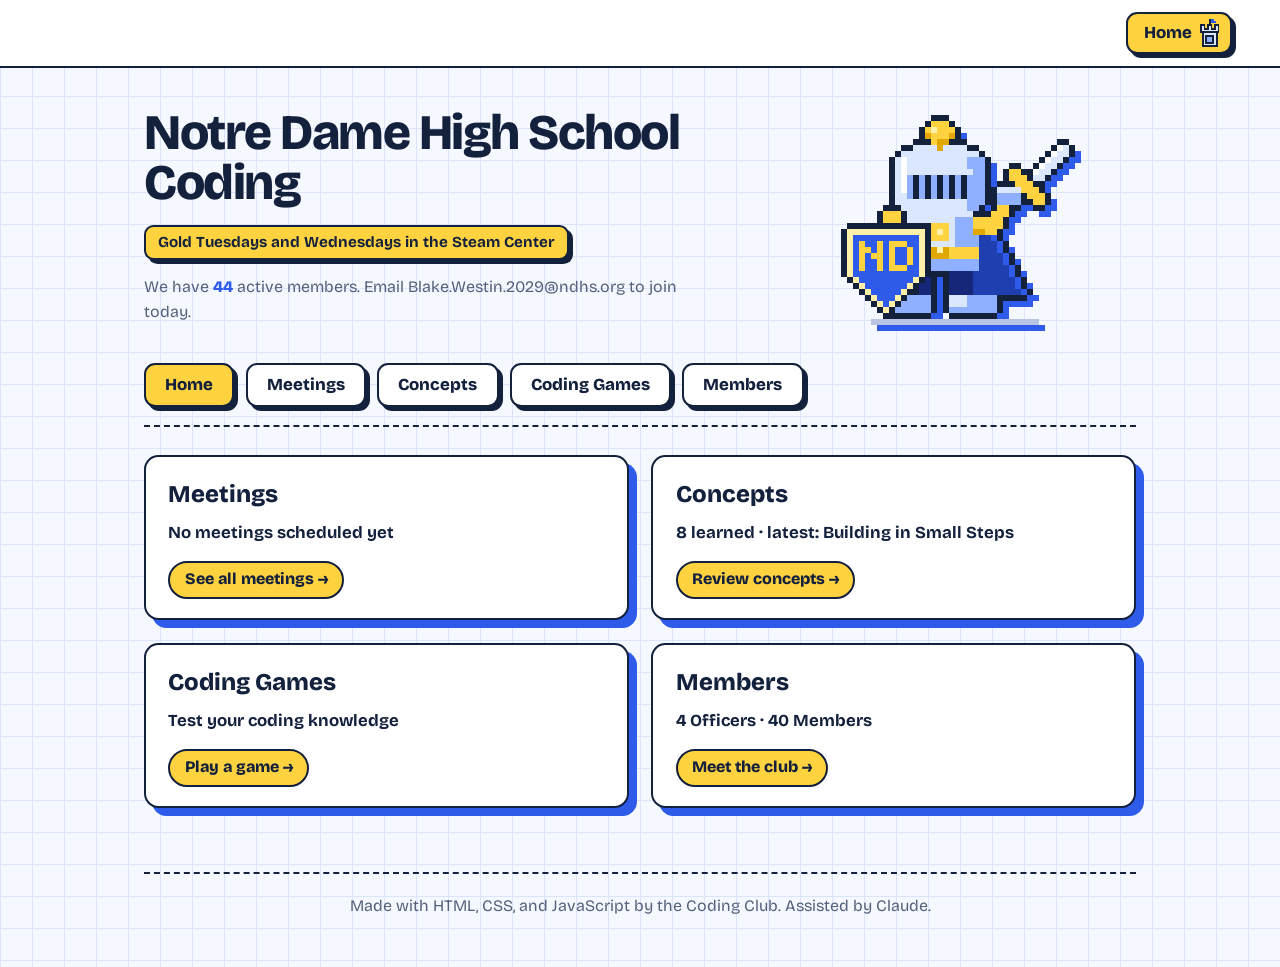
==== commit f7a0bac6: "Castle icon: remove the door, make the window a bigger square Co-Authored-By: Claude Opus 5.5 <norep" ====
--- a/index.html
+++ b/index.html
@@ -15,7 +15,7 @@
 <body>
   <header class="top">
     <!-- Home button: pixel-art castle tower, drawn like the knight -->
-    <a class="home-btn" href="#home" aria-label="Home"><span>Home</span><svg class="home-icon" viewBox="0 0 11 16" shape-rendering="crispEdges" aria-hidden="true"><path fill="#14213d" d="M5 0h1v1h-1zM5 1h1v1h-1zM5 2h1v1h-1zM0 3h3v1h-3zM4 3h3v1h-3zM8 3h3v1h-3zM0 4h1v1h-1zM2 4h1v1h-1zM4 4h1v1h-1zM6 4h1v1h-1zM8 4h1v1h-1zM10 4h1v1h-1zM0 5h1v1h-1zM2 5h3v1h-3zM6 5h3v1h-3zM10 5h1v1h-1zM0 6h1v1h-1zM10 6h1v1h-1zM0 7h11v1h-11zM1 8h1v1h-1zM9 8h1v1h-1zM1 9h1v1h-1zM5 9h1v1h-1zM9 9h1v1h-1zM1 10h1v1h-1zM5 10h1v1h-1zM9 10h1v1h-1zM1 11h1v1h-1zM9 11h1v1h-1zM1 12h1v1h-1zM9 12h1v1h-1zM1 13h1v1h-1zM9 13h1v1h-1zM1 14h1v1h-1zM9 14h1v1h-1zM1 15h9v1h-9z"/><path fill="#2f5bea" d="M6 0h2v1h-2zM6 1h3v1h-3z"/><path fill="#dbe6ff" d="M1 4h1v1h-1zM5 4h1v1h-1zM9 4h1v1h-1zM1 5h1v1h-1zM5 5h1v1h-1zM9 5h1v1h-1zM1 6h9v1h-9zM2 8h7v1h-7zM2 9h3v1h-3zM6 9h3v1h-3zM2 10h3v1h-3zM6 10h3v1h-3zM2 11h7v1h-7zM2 12h2v1h-2zM7 12h2v1h-2zM2 13h1v1h-1zM8 13h1v1h-1zM2 14h1v1h-1zM8 14h1v1h-1z"/><path fill="#ffd23f" d="M4 12h3v1h-3zM3 13h5v1h-5zM3 14h5v1h-5z"/></svg></a>
+    <a class="home-btn" href="#home" aria-label="Home"><span>Home</span><svg class="home-icon" viewBox="0 0 11 16" shape-rendering="crispEdges" aria-hidden="true"><path fill="#14213d" d="M5 0h1v1h-1zM5 1h1v1h-1zM5 2h1v1h-1zM0 3h3v1h-3zM4 3h3v1h-3zM8 3h3v1h-3zM0 4h1v1h-1zM2 4h1v1h-1zM4 4h1v1h-1zM6 4h1v1h-1zM8 4h1v1h-1zM10 4h1v1h-1zM0 5h1v1h-1zM2 5h3v1h-3zM6 5h3v1h-3zM10 5h1v1h-1zM0 6h1v1h-1zM10 6h1v1h-1zM0 7h11v1h-11zM1 8h1v1h-1zM9 8h1v1h-1zM1 9h1v1h-1zM3 9h5v1h-5zM9 9h1v1h-1zM1 10h1v1h-1zM3 10h1v1h-1zM7 10h1v1h-1zM9 10h1v1h-1zM1 11h1v1h-1zM3 11h1v1h-1zM7 11h1v1h-1zM9 11h1v1h-1zM1 12h1v1h-1zM3 12h1v1h-1zM7 12h1v1h-1zM9 12h1v1h-1zM1 13h1v1h-1zM3 13h5v1h-5zM9 13h1v1h-1zM1 14h1v1h-1zM9 14h1v1h-1zM1 15h9v1h-9z"/><path fill="#2f5bea" d="M6 0h2v1h-2zM6 1h3v1h-3z"/><path fill="#dbe6ff" d="M1 4h1v1h-1zM5 4h1v1h-1zM9 4h1v1h-1zM1 5h1v1h-1zM5 5h1v1h-1zM9 5h1v1h-1zM1 6h9v1h-9zM2 8h7v1h-7zM2 9h1v1h-1zM8 9h1v1h-1zM2 10h1v1h-1zM8 10h1v1h-1zM2 11h1v1h-1zM8 11h1v1h-1zM2 12h1v1h-1zM8 12h1v1h-1zM2 13h1v1h-1zM8 13h1v1h-1zM2 14h7v1h-7z"/><path fill="#8fb0ff" d="M4 10h3v1h-3zM4 11h3v1h-3zM4 12h3v1h-3z"/></svg></a>
   </header>
 
   <main>
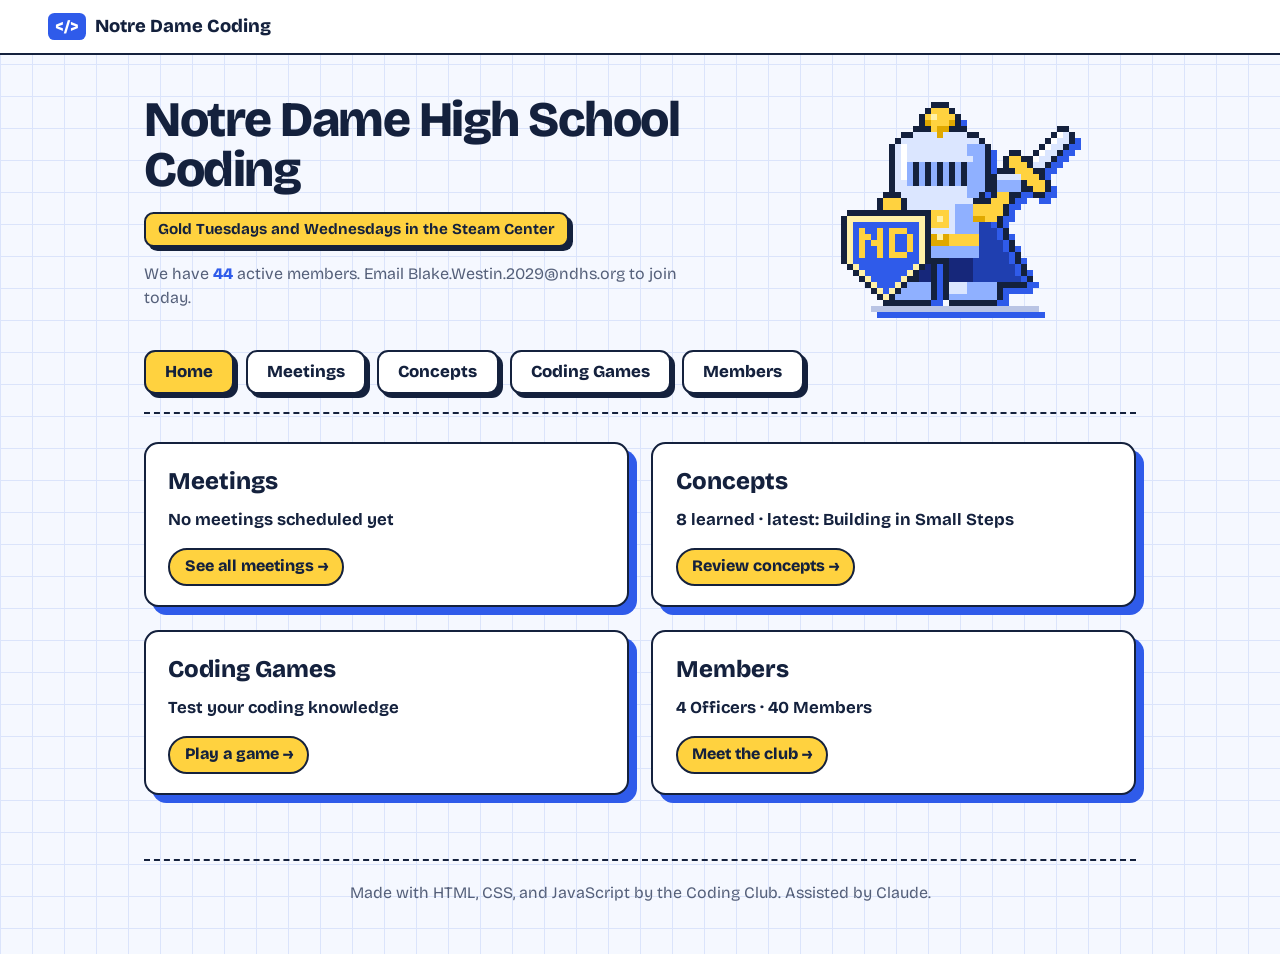
==== commit 00697637: "Bring back the </> Notre Dame Coding link in the header Reverts the Home button (PR #81).  Co-Author" ====
--- a/index.html
+++ b/index.html
@@ -14,8 +14,7 @@
 </head>
 <body>
   <header class="top">
-    <!-- Home button: pixel-art castle tower, drawn like the knight -->
-    <a class="home-btn" href="#home" aria-label="Home"><span>Home</span><svg class="home-icon" viewBox="0 0 11 16" shape-rendering="crispEdges" aria-hidden="true"><path fill="#14213d" d="M5 0h1v1h-1zM5 1h1v1h-1zM5 2h1v1h-1zM0 3h3v1h-3zM4 3h3v1h-3zM8 3h3v1h-3zM0 4h1v1h-1zM2 4h1v1h-1zM4 4h1v1h-1zM6 4h1v1h-1zM8 4h1v1h-1zM10 4h1v1h-1zM0 5h1v1h-1zM2 5h3v1h-3zM6 5h3v1h-3zM10 5h1v1h-1zM0 6h1v1h-1zM10 6h1v1h-1zM0 7h11v1h-11zM1 8h1v1h-1zM9 8h1v1h-1zM1 9h1v1h-1zM3 9h5v1h-5zM9 9h1v1h-1zM1 10h1v1h-1zM3 10h1v1h-1zM7 10h1v1h-1zM9 10h1v1h-1zM1 11h1v1h-1zM3 11h1v1h-1zM7 11h1v1h-1zM9 11h1v1h-1zM1 12h1v1h-1zM3 12h1v1h-1zM7 12h1v1h-1zM9 12h1v1h-1zM1 13h1v1h-1zM3 13h5v1h-5zM9 13h1v1h-1zM1 14h1v1h-1zM9 14h1v1h-1zM1 15h9v1h-9z"/><path fill="#2f5bea" d="M6 0h2v1h-2zM6 1h3v1h-3z"/><path fill="#dbe6ff" d="M1 4h1v1h-1zM5 4h1v1h-1zM9 4h1v1h-1zM1 5h1v1h-1zM5 5h1v1h-1zM9 5h1v1h-1zM1 6h9v1h-9zM2 8h7v1h-7zM2 9h1v1h-1zM8 9h1v1h-1zM2 10h1v1h-1zM8 10h1v1h-1zM2 11h1v1h-1zM8 11h1v1h-1zM2 12h1v1h-1zM8 12h1v1h-1zM2 13h1v1h-1zM8 13h1v1h-1zM2 14h7v1h-7z"/><path fill="#8fb0ff" d="M4 10h3v1h-3zM4 11h3v1h-3zM4 12h3v1h-3z"/></svg></a>
+    <a class="brand" href="#home">Coding Club</a>
   </header>
 
   <main>
--- a/style.css
+++ b/style.css
@@ -35,22 +35,18 @@
 /* Header */
 .top {
   position: sticky; top: 0; z-index: 10;
-  display: flex; justify-content: flex-end; align-items: center;
+  display: flex; justify-content: space-between; align-items: center;
   flex-wrap: wrap; gap: 0.5rem;
   padding: 0.75rem clamp(1rem, 5vw, 3rem);
   background: var(--paper);
   border-bottom: 2px solid var(--ink);
 }
-/* Home button in the header */
-.home-btn {
-  display: inline-flex; align-items: center; gap: 0.55rem;
-  padding: 0.3rem 0.65rem 0.3rem 0.95rem;
-  font-weight: 800; font-size: 1.05rem; color: var(--ink); text-decoration: none;
-  background: var(--signal); border: 2px solid var(--ink); border-radius: 0.7rem;
-  box-shadow: var(--shadow);
-}
-.home-btn:active { transform: translate(3px, 3px); box-shadow: 0 0 0 var(--ink); }
-.home-icon { height: 1.75rem; width: auto; display: block; }
+.brand { font-weight: 800; color: var(--ink); text-decoration: none; font-size: 1.15rem; }
+.brand::before {
+  content: "</>";
+  display: inline-block; margin-right: 0.55rem; padding: 0.05rem 0.45rem;
+  background: var(--cobalt); color: #fff; border-radius: 0.4rem; font-size: 0.9em;
+}
 
 main, footer { padding: 0 clamp(1rem, 5vw, 3rem); max-width: 68rem; margin: 0 auto; }
 
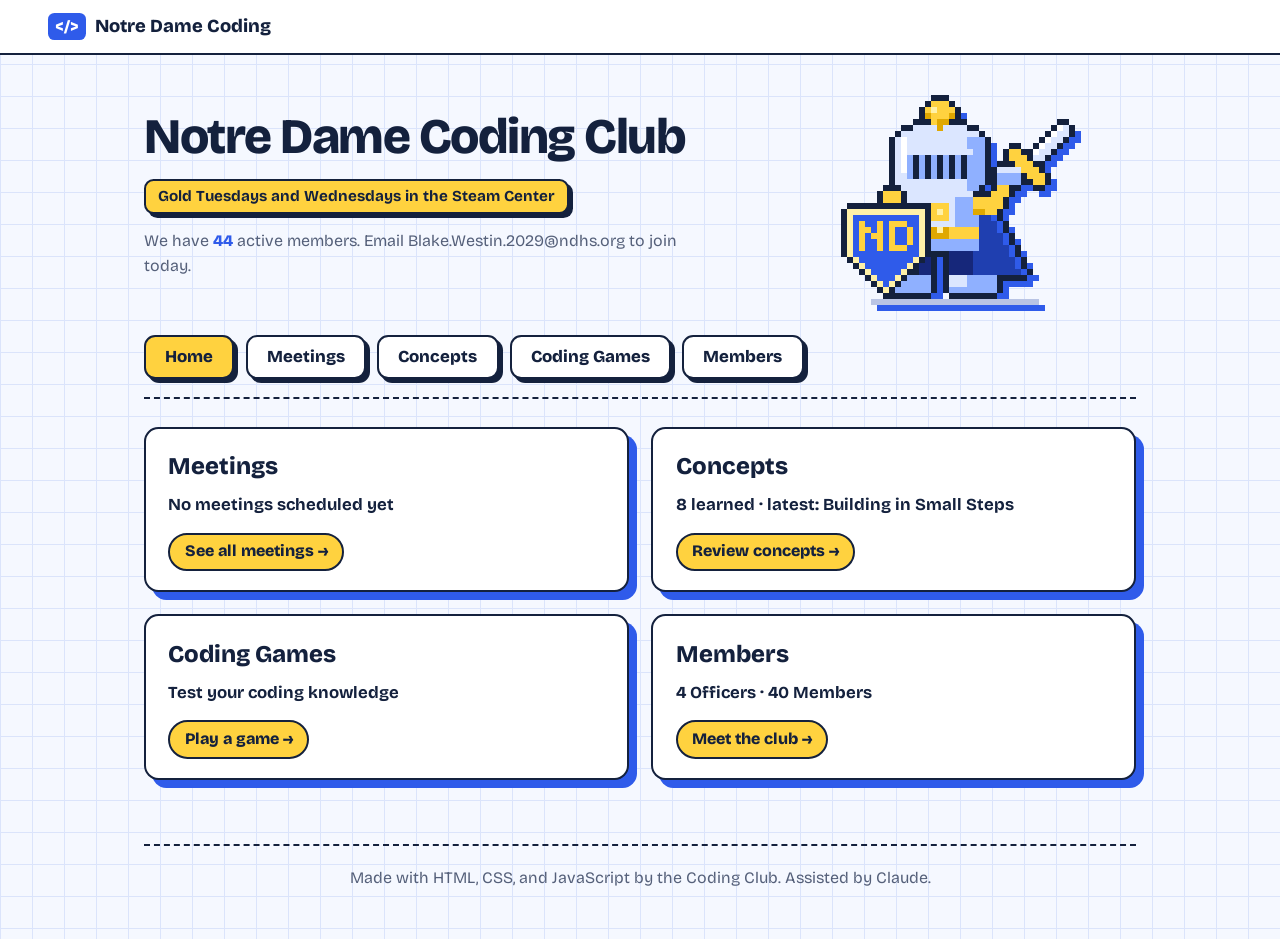
==== commit 0159c20e: "Update index.html" ====
--- a/index.html
+++ b/index.html
@@ -20,7 +20,7 @@
   <main>
     <section class="hero">
       <div class="hero-text">
-        <h1>Notre Dame High School Coding</h1>
+        <h1>Notre Dame Coding Club</h1>
         <p class="when" id="when"></p>
         <p>We have <span id="member-count">many</span> active members. Email Blake.Westin.2029@ndhs.org to join today.</p>
       </div>
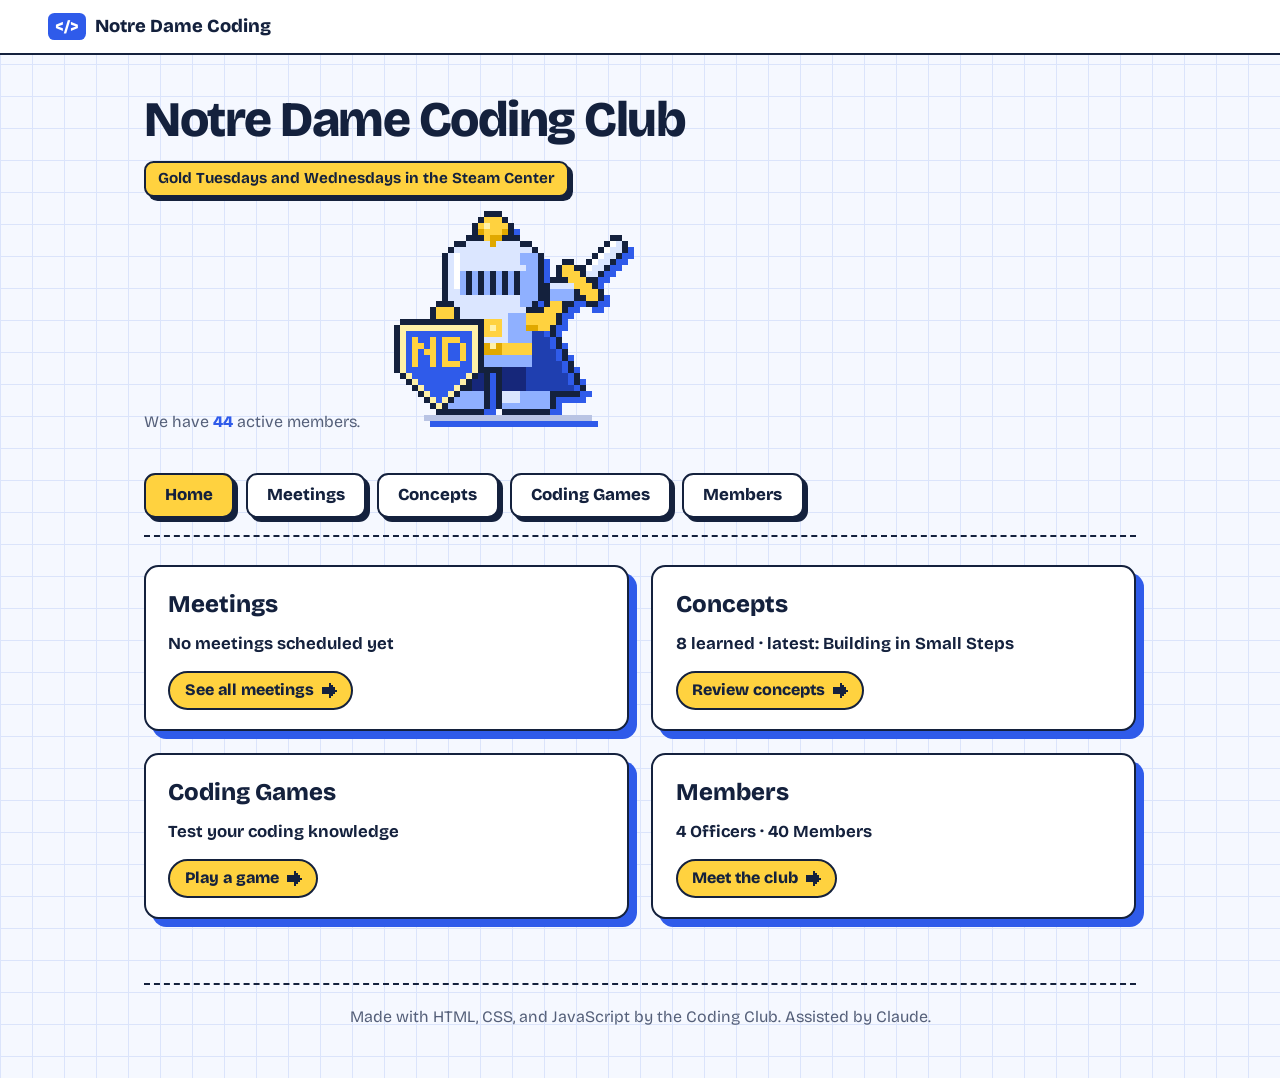
==== commit ece5c709: "Update member count paragraph in index.html Removed email contact from member count paragraph." ====
--- a/index.html
+++ b/index.html
@@ -22,8 +22,7 @@
       <div class="hero-text">
         <h1>Notre Dame Coding Club</h1>
         <p class="when" id="when"></p>
-        <p>We have <span id="member-count">many</span> active members. Email Blake.Westin.2029@ndhs.org to join today.</p>
-      </div>
+        <p>We have <span id="member-count">many</span> active members.
       <!-- Club mascot: pixel-art knight (4:3) -->
       <svg class="mascot" viewBox="0 0 48 36" shape-rendering="crispEdges" role="img" aria-label="Pixel-art knight raising a sword and holding a shield, the club mascot">
         <path fill="#14213d" d="M20 0h3v1h-3zM19 1h1v1h-1zM23 1h1v1h-1zM18 2h1v1h-1zM24 2h1v1h-1zM18 3h1v1h-1zM24 3h1v1h-1zM17 4h3v1h-3zM23 4h3v1h-3zM41 4h2v1h-2zM15 5h2v1h-2zM26 5h2v1h-2zM40 5h1v1h-1zM43 5h1v1h-1zM14 6h1v1h-1zM28 6h1v1h-1zM39 6h1v1h-1zM43 6h1v1h-1zM13 7h1v1h-1zM29 7h1v1h-1zM38 7h1v1h-1zM42 7h1v1h-1zM13 8h1v1h-1zM29 8h1v1h-1zM33 8h2v1h-2zM37 8h1v1h-1zM41 8h1v1h-1zM13 9h1v1h-1zM29 9h1v1h-1zM32 9h1v1h-1zM35 9h2v1h-2zM40 9h1v1h-1zM13 10h1v1h-1zM17 10h1v1h-1zM19 10h1v1h-1zM21 10h1v1h-1zM23 10h1v1h-1zM25 10h1v1h-1zM29 10h1v1h-1zM32 10h1v1h-1zM36 10h1v1h-1zM39 10h1v1h-1zM13 11h1v1h-1zM17 11h1v1h-1zM19 11h1v1h-1zM21 11h1v1h-1zM23 11h1v1h-1zM25 11h1v1h-1zM29 11h1v1h-1zM31 11h3v1h-3zM37 11h2v1h-2zM13 12h1v1h-1zM17 12h1v1h-1zM19 12h1v1h-1zM21 12h1v1h-1zM23 12h1v1h-1zM25 12h1v1h-1zM29 12h2v1h-2zM38 12h1v1h-1zM13 13h1v1h-1zM17 13h1v1h-1zM19 13h1v1h-1zM21 13h1v1h-1zM23 13h1v1h-1zM25 13h1v1h-1zM29 13h2v1h-2zM35 13h1v1h-1zM39 13h1v1h-1zM13 14h1v1h-1zM29 14h2v1h-2zM35 14h2v1h-2zM39 14h1v1h-1zM12 15h3v1h-3zM28 15h1v1h-1zM30 15h1v1h-1zM33 15h2v1h-2zM37 15h2v1h-2zM11 16h1v1h-1zM15 16h1v1h-1zM27 16h3v1h-3zM33 16h1v1h-1zM11 17h1v1h-1zM15 17h1v1h-1zM32 17h1v1h-1zM6 18h14v1h-14zM32 18h1v1h-1zM5 19h1v1h-1zM19 19h1v1h-1zM31 19h1v1h-1zM5 20h1v1h-1zM19 20h1v1h-1zM31 20h1v1h-1zM5 21h1v1h-1zM19 21h1v1h-1zM32 21h1v1h-1zM5 22h1v1h-1zM19 22h1v1h-1zM32 22h1v1h-1zM5 23h1v1h-1zM19 23h1v1h-1zM33 23h1v1h-1zM5 24h1v1h-1zM19 24h1v1h-1zM33 24h1v1h-1zM5 25h1v1h-1zM19 25h1v1h-1zM34 25h1v1h-1zM5 26h1v1h-1zM19 26h4v1h-4zM34 26h1v1h-1zM6 27h1v1h-1zM18 27h1v1h-1zM20 27h1v1h-1zM22 27h1v1h-1zM35 27h1v1h-1zM7 28h1v1h-1zM17 28h1v1h-1zM20 28h1v1h-1zM22 28h1v1h-1zM35 28h1v1h-1zM8 29h1v1h-1zM16 29h2v1h-2zM20 29h1v1h-1zM22 29h1v1h-1zM36 29h1v1h-1zM9 30h1v1h-1zM15 30h1v1h-1zM20 30h1v1h-1zM22 30h1v1h-1zM31 30h5v1h-5zM10 31h1v1h-1zM14 31h1v1h-1zM20 31h1v1h-1zM22 31h1v1h-1zM31 31h1v1h-1zM11 32h1v1h-1zM13 32h1v1h-1zM20 32h1v1h-1zM22 32h1v1h-1zM31 32h1v1h-1zM12 33h8v1h-8zM23 33h8v1h-8z"/><path fill="#ffd23f" d="M20 1h3v1h-3zM19 2h1v1h-1zM21 2h3v1h-3zM20 3h3v1h-3zM20 4h1v1h-1zM33 9h2v1h-2zM33 10h3v1h-3zM34 11h3v1h-3zM35 12h3v1h-3zM36 13h3v1h-3zM37 14h2v1h-2zM31 15h2v1h-2zM12 16h3v1h-3zM30 16h3v1h-3zM12 17h3v1h-3zM27 17h5v1h-5zM20 18h3v1h-3zM27 18h5v1h-5zM20 19h1v1h-1zM22 19h1v1h-1zM29 19h2v1h-2zM20 20h3v1h-3zM8 21h1v1h-1zM11 21h1v1h-1zM13 21h3v1h-3zM8 22h2v1h-2zM11 22h1v1h-1zM13 22h1v1h-1zM16 22h1v1h-1zM23 22h5v1h-5zM8 23h1v1h-1zM10 23h2v1h-2zM13 23h1v1h-1zM16 23h1v1h-1zM23 23h5v1h-5zM8 24h1v1h-1zM11 24h1v1h-1zM13 24h1v1h-1zM16 24h1v1h-1zM8 25h1v1h-1zM11 25h1v1h-1zM13 25h3v1h-3z"/><path fill="#fff1a8" d="M20 2h1v1h-1zM6 19h13v1h-13zM21 19h1v1h-1zM6 20h1v1h-1zM18 20h1v1h-1zM6 21h1v1h-1zM18 21h1v1h-1zM6 22h1v1h-1zM18 22h1v1h-1zM21 22h1v1h-1zM6 23h1v1h-1zM18 23h1v1h-1zM6 24h1v1h-1zM18 24h1v1h-1zM6 25h1v1h-1zM18 25h1v1h-1zM6 26h1v1h-1zM18 26h1v1h-1zM7 27h1v1h-1zM17 27h1v1h-1zM8 28h1v1h-1zM16 28h1v1h-1zM9 29h1v1h-1zM15 29h1v1h-1zM10 30h1v1h-1zM14 30h1v1h-1zM11 31h1v1h-1zM13 31h1v1h-1zM12 32h1v1h-1z"/><path fill="#e0a800" d="M19 3h1v1h-1zM23 3h1v1h-1zM21 4h2v1h-2zM21 5h1v1h-1zM27 19h2v1h-2zM20 22h1v1h-1zM22 22h1v1h-1zM20 23h3v1h-3z"/><path fill="#dbe6ff" d="M17 5h4v1h-4zM22 5h4v1h-4zM42 5h1v1h-1zM15 6h13v1h-13zM41 6h2v1h-2zM14 7h1v1h-1zM16 7h10v1h-10zM40 7h2v1h-2zM14 8h1v1h-1zM16 8h10v1h-10zM39 8h2v1h-2zM14 9h1v1h-1zM16 9h11v1h-11zM38 9h2v1h-2zM14 10h1v1h-1zM37 10h2v1h-2zM14 11h1v1h-1zM14 12h1v1h-1zM31 12h4v1h-4zM14 13h2v1h-2zM14 14h12v1h-12zM15 15h11v1h-11zM16 16h11v1h-11zM16 17h8v1h-8zM23 18h1v1h-1zM23 19h1v1h-1zM23 20h1v1h-1zM20 21h4v1h-4zM23 30h3v1h-3zM23 31h3v1h-3z"/><path fill="#ffffff" d="M41 5h1v1h-1zM40 6h1v1h-1zM15 7h1v1h-1zM39 7h1v1h-1zM15 8h1v1h-1zM38 8h1v1h-1zM15 9h1v1h-1zM37 9h1v1h-1zM15 10h1v1h-1zM15 11h1v1h-1zM15 12h1v1h-1z"/><path fill="#8fb0ff" d="M26 7h3v1h-3zM26 8h3v1h-3zM27 9h2v1h-2zM16 10h1v1h-1zM18 10h1v1h-1zM20 10h1v1h-1zM22 10h1v1h-1zM24 10h1v1h-1zM26 10h3v1h-3zM16 11h1v1h-1zM18 11h1v1h-1zM20 11h1v1h-1zM22 11h1v1h-1zM24 11h1v1h-1zM26 11h3v1h-3zM16 12h1v1h-1zM18 12h1v1h-1zM20 12h1v1h-1zM22 12h1v1h-1zM24 12h1v1h-1zM26 12h3v1h-3zM16 13h1v1h-1zM18 13h1v1h-1zM20 13h1v1h-1zM22 13h1v1h-1zM24 13h1v1h-1zM26 13h3v1h-3zM31 13h4v1h-4zM26 14h3v1h-3zM31 14h4v1h-4zM26 15h2v1h-2zM24 17h3v1h-3zM24 18h3v1h-3zM24 19h3v1h-3zM24 20h4v1h-4zM24 21h4v1h-4zM20 24h8v1h-8zM20 25h8v1h-8zM16 30h4v1h-4zM26 30h5v1h-5zM15 31h5v1h-5zM26 31h5v1h-5zM14 32h6v1h-6zM23 32h8v1h-8z"/><path fill="#2f5bea" d="M7 20h11v1h-11zM30 20h1v1h-1zM7 21h1v1h-1zM9 21h2v1h-2zM12 21h1v1h-1zM16 21h2v1h-2zM31 21h1v1h-1zM7 22h1v1h-1zM10 22h1v1h-1zM12 22h1v1h-1zM14 22h2v1h-2zM17 22h1v1h-1zM31 22h1v1h-1zM7 23h1v1h-1zM9 23h1v1h-1zM12 23h1v1h-1zM14 23h2v1h-2zM17 23h1v1h-1zM32 23h1v1h-1zM7 24h1v1h-1zM9 24h2v1h-2zM12 24h1v1h-1zM14 24h2v1h-2zM17 24h1v1h-1zM32 24h1v1h-1zM7 25h1v1h-1zM9 25h2v1h-2zM12 25h1v1h-1zM16 25h2v1h-2zM33 25h1v1h-1zM7 26h11v1h-11zM33 26h1v1h-1zM8 27h9v1h-9zM34 27h1v1h-1zM9 28h7v1h-7zM34 28h1v1h-1zM10 29h5v1h-5zM35 29h1v1h-1zM11 30h3v1h-3zM12 31h1v1h-1z"/><path fill="#1f3fb0" d="M28 20h2v1h-2zM28 21h3v1h-3zM28 22h3v1h-3zM28 23h4v1h-4zM28 24h4v1h-4zM28 25h5v1h-5zM27 26h6v1h-6zM27 27h7v1h-7zM27 28h7v1h-7zM27 29h8v1h-8z"/><path fill="#16277a" d="M23 26h4v1h-4zM19 27h1v1h-1zM23 27h4v1h-4zM18 28h2v1h-2zM23 28h4v1h-4zM18 29h2v1h-2zM23 29h4v1h-4z"/><path fill="#b9c4e4" d="M10 34h28v1h-28z"/>
--- a/style.css
+++ b/style.css
@@ -108,9 +108,12 @@
 .home-card h3 { margin: 0; font-size: 1.5rem; font-weight: 800; }
 .home-card p { margin: 0.45rem 0 0; font-size: 1.05rem; font-weight: 700; }
 .home-card .go {
-  display: inline-block; margin-top: 0.9rem; padding: 0.3rem 0.9rem; font-weight: 800;
+  display: inline-flex; align-items: center; gap: 0.5rem;
+  margin-top: 0.9rem; padding: 0.3rem 0.85rem 0.3rem 0.9rem; font-weight: 800;
   background: var(--signal); border: 2px solid var(--ink); border-radius: 999px;
 }
+.go-arrow { flex: none; display: grid; place-items: center; }
+.go-arrow svg { width: 0.95rem; height: auto; display: block; }
 
 /* Section headings get a highlighter underline */
 h2 {
@@ -253,7 +256,7 @@
   .concept-list code { white-space: normal; }
 }
 
-/* Past meetings: hidden at first, behind a dashed card at the top of the list */
+/* Past meetings: hidden at first; they open above the dashed card */
 .meetings.hide-past li.past { display: none; }
 .meetings li.past-toggle { padding: 0; background: none; border: none; box-shadow: none; }
 .past-toggle button {
@@ -268,8 +271,9 @@
   flex: none; width: 4.2rem; height: 2.1rem; display: grid; place-items: center;
   border: 2px dashed var(--muted); border-radius: 0.6rem;
 }
-.pt-arrow::before { content: "\25BE"; font-size: 1.1rem; line-height: 1; }
-.past-toggle [aria-expanded="true"] .pt-arrow::before { content: "\25B4"; }
+.pt-arrow::before { content: "\25B4"; font-size: 1.1rem; line-height: 1; }
+.past-toggle [aria-expanded="true"] .pt-arrow::before { content: "\25BE"; }
+.meetings { overflow-anchor: none; } /* script.js keeps the toggle in place itself */
 
 /* Footer */
 footer { padding-bottom: 3rem; text-align: center; color: var(--muted); }
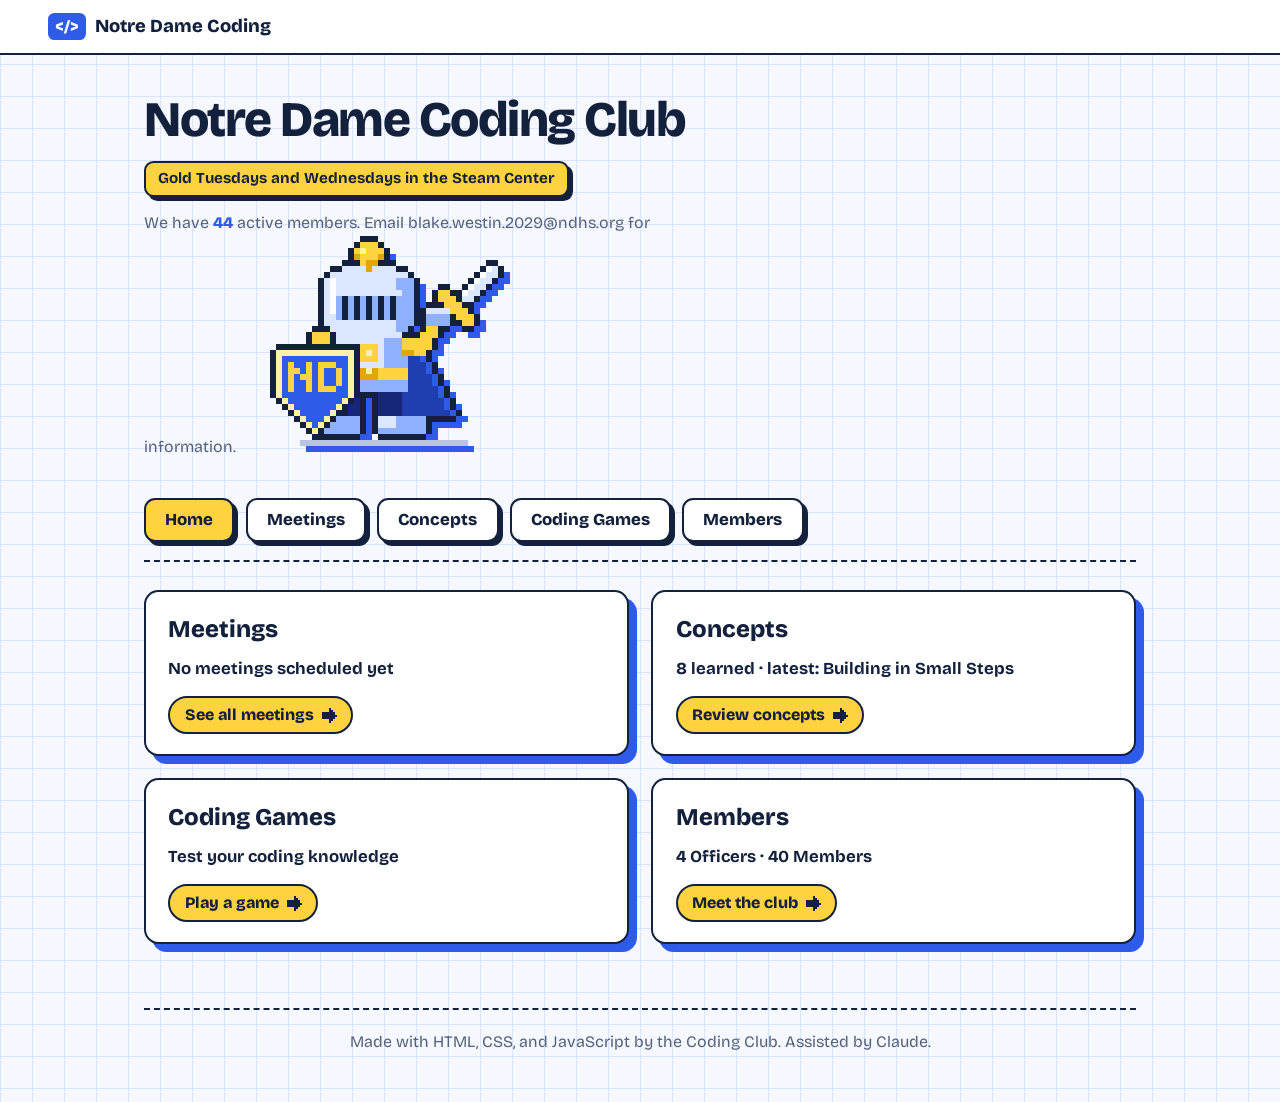
==== commit 530e046c: "Update member count paragraph with contact info Added email contact information for club inquiries." ====
--- a/index.html
+++ b/index.html
@@ -22,7 +22,7 @@
       <div class="hero-text">
         <h1>Notre Dame Coding Club</h1>
         <p class="when" id="when"></p>
-        <p>We have <span id="member-count">many</span> active members.
+        <p>We have <span id="member-count">many</span> active members. Email blake.westin.2029@ndhs.org for information.
       <!-- Club mascot: pixel-art knight (4:3) -->
       <svg class="mascot" viewBox="0 0 48 36" shape-rendering="crispEdges" role="img" aria-label="Pixel-art knight raising a sword and holding a shield, the club mascot">
         <path fill="#14213d" d="M20 0h3v1h-3zM19 1h1v1h-1zM23 1h1v1h-1zM18 2h1v1h-1zM24 2h1v1h-1zM18 3h1v1h-1zM24 3h1v1h-1zM17 4h3v1h-3zM23 4h3v1h-3zM41 4h2v1h-2zM15 5h2v1h-2zM26 5h2v1h-2zM40 5h1v1h-1zM43 5h1v1h-1zM14 6h1v1h-1zM28 6h1v1h-1zM39 6h1v1h-1zM43 6h1v1h-1zM13 7h1v1h-1zM29 7h1v1h-1zM38 7h1v1h-1zM42 7h1v1h-1zM13 8h1v1h-1zM29 8h1v1h-1zM33 8h2v1h-2zM37 8h1v1h-1zM41 8h1v1h-1zM13 9h1v1h-1zM29 9h1v1h-1zM32 9h1v1h-1zM35 9h2v1h-2zM40 9h1v1h-1zM13 10h1v1h-1zM17 10h1v1h-1zM19 10h1v1h-1zM21 10h1v1h-1zM23 10h1v1h-1zM25 10h1v1h-1zM29 10h1v1h-1zM32 10h1v1h-1zM36 10h1v1h-1zM39 10h1v1h-1zM13 11h1v1h-1zM17 11h1v1h-1zM19 11h1v1h-1zM21 11h1v1h-1zM23 11h1v1h-1zM25 11h1v1h-1zM29 11h1v1h-1zM31 11h3v1h-3zM37 11h2v1h-2zM13 12h1v1h-1zM17 12h1v1h-1zM19 12h1v1h-1zM21 12h1v1h-1zM23 12h1v1h-1zM25 12h1v1h-1zM29 12h2v1h-2zM38 12h1v1h-1zM13 13h1v1h-1zM17 13h1v1h-1zM19 13h1v1h-1zM21 13h1v1h-1zM23 13h1v1h-1zM25 13h1v1h-1zM29 13h2v1h-2zM35 13h1v1h-1zM39 13h1v1h-1zM13 14h1v1h-1zM29 14h2v1h-2zM35 14h2v1h-2zM39 14h1v1h-1zM12 15h3v1h-3zM28 15h1v1h-1zM30 15h1v1h-1zM33 15h2v1h-2zM37 15h2v1h-2zM11 16h1v1h-1zM15 16h1v1h-1zM27 16h3v1h-3zM33 16h1v1h-1zM11 17h1v1h-1zM15 17h1v1h-1zM32 17h1v1h-1zM6 18h14v1h-14zM32 18h1v1h-1zM5 19h1v1h-1zM19 19h1v1h-1zM31 19h1v1h-1zM5 20h1v1h-1zM19 20h1v1h-1zM31 20h1v1h-1zM5 21h1v1h-1zM19 21h1v1h-1zM32 21h1v1h-1zM5 22h1v1h-1zM19 22h1v1h-1zM32 22h1v1h-1zM5 23h1v1h-1zM19 23h1v1h-1zM33 23h1v1h-1zM5 24h1v1h-1zM19 24h1v1h-1zM33 24h1v1h-1zM5 25h1v1h-1zM19 25h1v1h-1zM34 25h1v1h-1zM5 26h1v1h-1zM19 26h4v1h-4zM34 26h1v1h-1zM6 27h1v1h-1zM18 27h1v1h-1zM20 27h1v1h-1zM22 27h1v1h-1zM35 27h1v1h-1zM7 28h1v1h-1zM17 28h1v1h-1zM20 28h1v1h-1zM22 28h1v1h-1zM35 28h1v1h-1zM8 29h1v1h-1zM16 29h2v1h-2zM20 29h1v1h-1zM22 29h1v1h-1zM36 29h1v1h-1zM9 30h1v1h-1zM15 30h1v1h-1zM20 30h1v1h-1zM22 30h1v1h-1zM31 30h5v1h-5zM10 31h1v1h-1zM14 31h1v1h-1zM20 31h1v1h-1zM22 31h1v1h-1zM31 31h1v1h-1zM11 32h1v1h-1zM13 32h1v1h-1zM20 32h1v1h-1zM22 32h1v1h-1zM31 32h1v1h-1zM12 33h8v1h-8zM23 33h8v1h-8z"/><path fill="#ffd23f" d="M20 1h3v1h-3zM19 2h1v1h-1zM21 2h3v1h-3zM20 3h3v1h-3zM20 4h1v1h-1zM33 9h2v1h-2zM33 10h3v1h-3zM34 11h3v1h-3zM35 12h3v1h-3zM36 13h3v1h-3zM37 14h2v1h-2zM31 15h2v1h-2zM12 16h3v1h-3zM30 16h3v1h-3zM12 17h3v1h-3zM27 17h5v1h-5zM20 18h3v1h-3zM27 18h5v1h-5zM20 19h1v1h-1zM22 19h1v1h-1zM29 19h2v1h-2zM20 20h3v1h-3zM8 21h1v1h-1zM11 21h1v1h-1zM13 21h3v1h-3zM8 22h2v1h-2zM11 22h1v1h-1zM13 22h1v1h-1zM16 22h1v1h-1zM23 22h5v1h-5zM8 23h1v1h-1zM10 23h2v1h-2zM13 23h1v1h-1zM16 23h1v1h-1zM23 23h5v1h-5zM8 24h1v1h-1zM11 24h1v1h-1zM13 24h1v1h-1zM16 24h1v1h-1zM8 25h1v1h-1zM11 25h1v1h-1zM13 25h3v1h-3z"/><path fill="#fff1a8" d="M20 2h1v1h-1zM6 19h13v1h-13zM21 19h1v1h-1zM6 20h1v1h-1zM18 20h1v1h-1zM6 21h1v1h-1zM18 21h1v1h-1zM6 22h1v1h-1zM18 22h1v1h-1zM21 22h1v1h-1zM6 23h1v1h-1zM18 23h1v1h-1zM6 24h1v1h-1zM18 24h1v1h-1zM6 25h1v1h-1zM18 25h1v1h-1zM6 26h1v1h-1zM18 26h1v1h-1zM7 27h1v1h-1zM17 27h1v1h-1zM8 28h1v1h-1zM16 28h1v1h-1zM9 29h1v1h-1zM15 29h1v1h-1zM10 30h1v1h-1zM14 30h1v1h-1zM11 31h1v1h-1zM13 31h1v1h-1zM12 32h1v1h-1z"/><path fill="#e0a800" d="M19 3h1v1h-1zM23 3h1v1h-1zM21 4h2v1h-2zM21 5h1v1h-1zM27 19h2v1h-2zM20 22h1v1h-1zM22 22h1v1h-1zM20 23h3v1h-3z"/><path fill="#dbe6ff" d="M17 5h4v1h-4zM22 5h4v1h-4zM42 5h1v1h-1zM15 6h13v1h-13zM41 6h2v1h-2zM14 7h1v1h-1zM16 7h10v1h-10zM40 7h2v1h-2zM14 8h1v1h-1zM16 8h10v1h-10zM39 8h2v1h-2zM14 9h1v1h-1zM16 9h11v1h-11zM38 9h2v1h-2zM14 10h1v1h-1zM37 10h2v1h-2zM14 11h1v1h-1zM14 12h1v1h-1zM31 12h4v1h-4zM14 13h2v1h-2zM14 14h12v1h-12zM15 15h11v1h-11zM16 16h11v1h-11zM16 17h8v1h-8zM23 18h1v1h-1zM23 19h1v1h-1zM23 20h1v1h-1zM20 21h4v1h-4zM23 30h3v1h-3zM23 31h3v1h-3z"/><path fill="#ffffff" d="M41 5h1v1h-1zM40 6h1v1h-1zM15 7h1v1h-1zM39 7h1v1h-1zM15 8h1v1h-1zM38 8h1v1h-1zM15 9h1v1h-1zM37 9h1v1h-1zM15 10h1v1h-1zM15 11h1v1h-1zM15 12h1v1h-1z"/><path fill="#8fb0ff" d="M26 7h3v1h-3zM26 8h3v1h-3zM27 9h2v1h-2zM16 10h1v1h-1zM18 10h1v1h-1zM20 10h1v1h-1zM22 10h1v1h-1zM24 10h1v1h-1zM26 10h3v1h-3zM16 11h1v1h-1zM18 11h1v1h-1zM20 11h1v1h-1zM22 11h1v1h-1zM24 11h1v1h-1zM26 11h3v1h-3zM16 12h1v1h-1zM18 12h1v1h-1zM20 12h1v1h-1zM22 12h1v1h-1zM24 12h1v1h-1zM26 12h3v1h-3zM16 13h1v1h-1zM18 13h1v1h-1zM20 13h1v1h-1zM22 13h1v1h-1zM24 13h1v1h-1zM26 13h3v1h-3zM31 13h4v1h-4zM26 14h3v1h-3zM31 14h4v1h-4zM26 15h2v1h-2zM24 17h3v1h-3zM24 18h3v1h-3zM24 19h3v1h-3zM24 20h4v1h-4zM24 21h4v1h-4zM20 24h8v1h-8zM20 25h8v1h-8zM16 30h4v1h-4zM26 30h5v1h-5zM15 31h5v1h-5zM26 31h5v1h-5zM14 32h6v1h-6zM23 32h8v1h-8z"/><path fill="#2f5bea" d="M7 20h11v1h-11zM30 20h1v1h-1zM7 21h1v1h-1zM9 21h2v1h-2zM12 21h1v1h-1zM16 21h2v1h-2zM31 21h1v1h-1zM7 22h1v1h-1zM10 22h1v1h-1zM12 22h1v1h-1zM14 22h2v1h-2zM17 22h1v1h-1zM31 22h1v1h-1zM7 23h1v1h-1zM9 23h1v1h-1zM12 23h1v1h-1zM14 23h2v1h-2zM17 23h1v1h-1zM32 23h1v1h-1zM7 24h1v1h-1zM9 24h2v1h-2zM12 24h1v1h-1zM14 24h2v1h-2zM17 24h1v1h-1zM32 24h1v1h-1zM7 25h1v1h-1zM9 25h2v1h-2zM12 25h1v1h-1zM16 25h2v1h-2zM33 25h1v1h-1zM7 26h11v1h-11zM33 26h1v1h-1zM8 27h9v1h-9zM34 27h1v1h-1zM9 28h7v1h-7zM34 28h1v1h-1zM10 29h5v1h-5zM35 29h1v1h-1zM11 30h3v1h-3zM12 31h1v1h-1z"/><path fill="#1f3fb0" d="M28 20h2v1h-2zM28 21h3v1h-3zM28 22h3v1h-3zM28 23h4v1h-4zM28 24h4v1h-4zM28 25h5v1h-5zM27 26h6v1h-6zM27 27h7v1h-7zM27 28h7v1h-7zM27 29h8v1h-8z"/><path fill="#16277a" d="M23 26h4v1h-4zM19 27h1v1h-1zM23 27h4v1h-4zM18 28h2v1h-2zM23 28h4v1h-4zM18 29h2v1h-2zM23 29h4v1h-4z"/><path fill="#b9c4e4" d="M10 34h28v1h-28z"/>
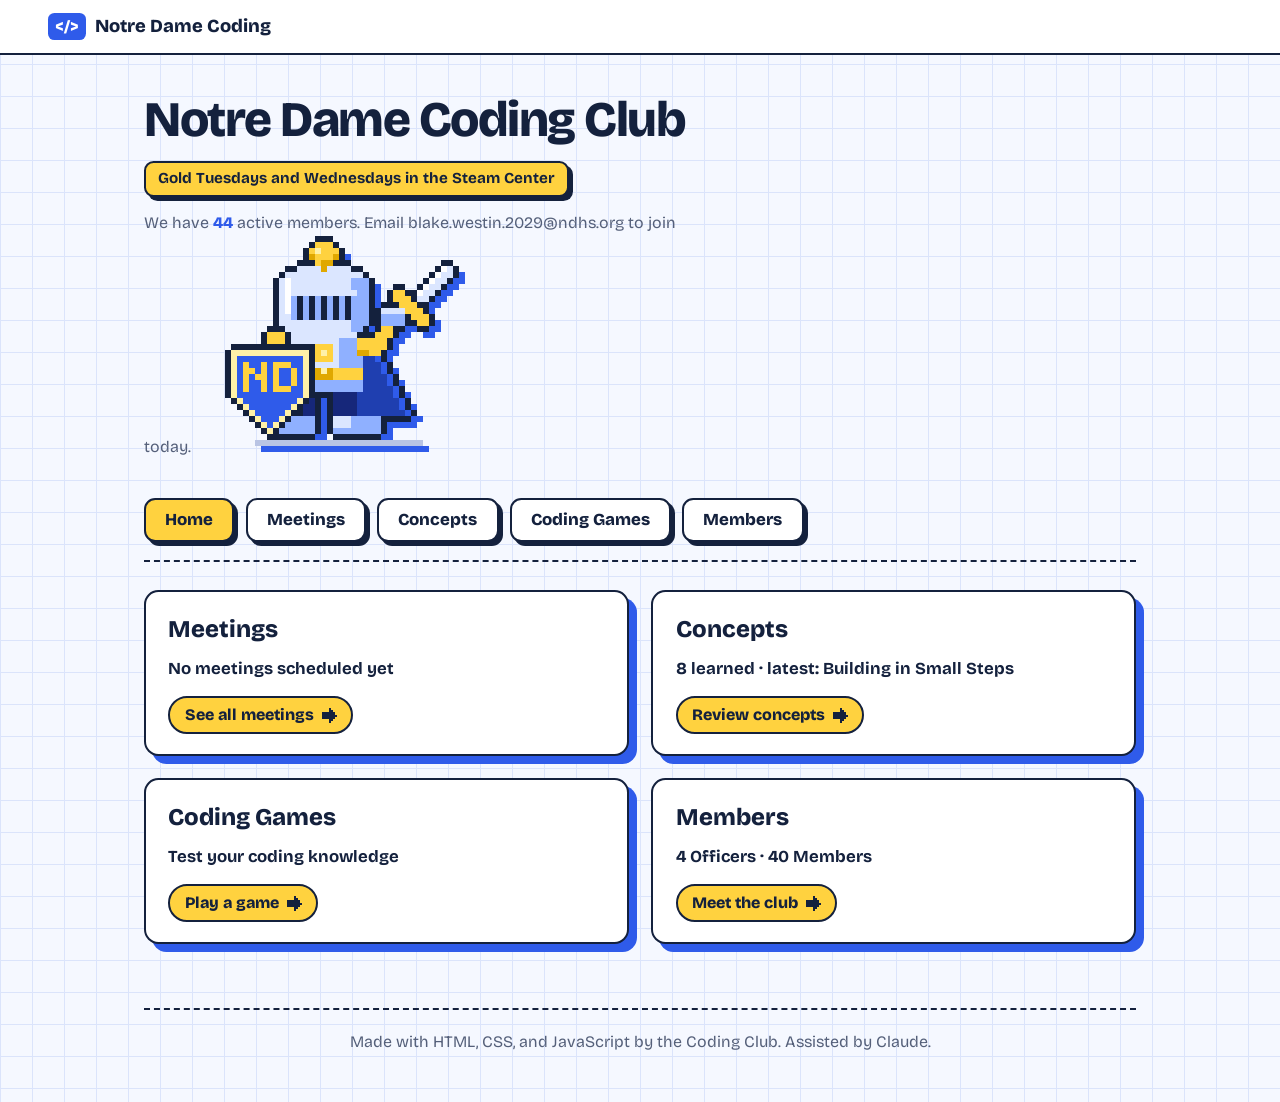
==== commit 7d9dcb2f: "Update email call to action for membership" ====
--- a/index.html
+++ b/index.html
@@ -22,7 +22,7 @@
       <div class="hero-text">
         <h1>Notre Dame Coding Club</h1>
         <p class="when" id="when"></p>
-        <p>We have <span id="member-count">many</span> active members. Email blake.westin.2029@ndhs.org for information.
+        <p>We have <span id="member-count">many</span> active members. Email blake.westin.2029@ndhs.org to join today.
       <!-- Club mascot: pixel-art knight (4:3) -->
       <svg class="mascot" viewBox="0 0 48 36" shape-rendering="crispEdges" role="img" aria-label="Pixel-art knight raising a sword and holding a shield, the club mascot">
         <path fill="#14213d" d="M20 0h3v1h-3zM19 1h1v1h-1zM23 1h1v1h-1zM18 2h1v1h-1zM24 2h1v1h-1zM18 3h1v1h-1zM24 3h1v1h-1zM17 4h3v1h-3zM23 4h3v1h-3zM41 4h2v1h-2zM15 5h2v1h-2zM26 5h2v1h-2zM40 5h1v1h-1zM43 5h1v1h-1zM14 6h1v1h-1zM28 6h1v1h-1zM39 6h1v1h-1zM43 6h1v1h-1zM13 7h1v1h-1zM29 7h1v1h-1zM38 7h1v1h-1zM42 7h1v1h-1zM13 8h1v1h-1zM29 8h1v1h-1zM33 8h2v1h-2zM37 8h1v1h-1zM41 8h1v1h-1zM13 9h1v1h-1zM29 9h1v1h-1zM32 9h1v1h-1zM35 9h2v1h-2zM40 9h1v1h-1zM13 10h1v1h-1zM17 10h1v1h-1zM19 10h1v1h-1zM21 10h1v1h-1zM23 10h1v1h-1zM25 10h1v1h-1zM29 10h1v1h-1zM32 10h1v1h-1zM36 10h1v1h-1zM39 10h1v1h-1zM13 11h1v1h-1zM17 11h1v1h-1zM19 11h1v1h-1zM21 11h1v1h-1zM23 11h1v1h-1zM25 11h1v1h-1zM29 11h1v1h-1zM31 11h3v1h-3zM37 11h2v1h-2zM13 12h1v1h-1zM17 12h1v1h-1zM19 12h1v1h-1zM21 12h1v1h-1zM23 12h1v1h-1zM25 12h1v1h-1zM29 12h2v1h-2zM38 12h1v1h-1zM13 13h1v1h-1zM17 13h1v1h-1zM19 13h1v1h-1zM21 13h1v1h-1zM23 13h1v1h-1zM25 13h1v1h-1zM29 13h2v1h-2zM35 13h1v1h-1zM39 13h1v1h-1zM13 14h1v1h-1zM29 14h2v1h-2zM35 14h2v1h-2zM39 14h1v1h-1zM12 15h3v1h-3zM28 15h1v1h-1zM30 15h1v1h-1zM33 15h2v1h-2zM37 15h2v1h-2zM11 16h1v1h-1zM15 16h1v1h-1zM27 16h3v1h-3zM33 16h1v1h-1zM11 17h1v1h-1zM15 17h1v1h-1zM32 17h1v1h-1zM6 18h14v1h-14zM32 18h1v1h-1zM5 19h1v1h-1zM19 19h1v1h-1zM31 19h1v1h-1zM5 20h1v1h-1zM19 20h1v1h-1zM31 20h1v1h-1zM5 21h1v1h-1zM19 21h1v1h-1zM32 21h1v1h-1zM5 22h1v1h-1zM19 22h1v1h-1zM32 22h1v1h-1zM5 23h1v1h-1zM19 23h1v1h-1zM33 23h1v1h-1zM5 24h1v1h-1zM19 24h1v1h-1zM33 24h1v1h-1zM5 25h1v1h-1zM19 25h1v1h-1zM34 25h1v1h-1zM5 26h1v1h-1zM19 26h4v1h-4zM34 26h1v1h-1zM6 27h1v1h-1zM18 27h1v1h-1zM20 27h1v1h-1zM22 27h1v1h-1zM35 27h1v1h-1zM7 28h1v1h-1zM17 28h1v1h-1zM20 28h1v1h-1zM22 28h1v1h-1zM35 28h1v1h-1zM8 29h1v1h-1zM16 29h2v1h-2zM20 29h1v1h-1zM22 29h1v1h-1zM36 29h1v1h-1zM9 30h1v1h-1zM15 30h1v1h-1zM20 30h1v1h-1zM22 30h1v1h-1zM31 30h5v1h-5zM10 31h1v1h-1zM14 31h1v1h-1zM20 31h1v1h-1zM22 31h1v1h-1zM31 31h1v1h-1zM11 32h1v1h-1zM13 32h1v1h-1zM20 32h1v1h-1zM22 32h1v1h-1zM31 32h1v1h-1zM12 33h8v1h-8zM23 33h8v1h-8z"/><path fill="#ffd23f" d="M20 1h3v1h-3zM19 2h1v1h-1zM21 2h3v1h-3zM20 3h3v1h-3zM20 4h1v1h-1zM33 9h2v1h-2zM33 10h3v1h-3zM34 11h3v1h-3zM35 12h3v1h-3zM36 13h3v1h-3zM37 14h2v1h-2zM31 15h2v1h-2zM12 16h3v1h-3zM30 16h3v1h-3zM12 17h3v1h-3zM27 17h5v1h-5zM20 18h3v1h-3zM27 18h5v1h-5zM20 19h1v1h-1zM22 19h1v1h-1zM29 19h2v1h-2zM20 20h3v1h-3zM8 21h1v1h-1zM11 21h1v1h-1zM13 21h3v1h-3zM8 22h2v1h-2zM11 22h1v1h-1zM13 22h1v1h-1zM16 22h1v1h-1zM23 22h5v1h-5zM8 23h1v1h-1zM10 23h2v1h-2zM13 23h1v1h-1zM16 23h1v1h-1zM23 23h5v1h-5zM8 24h1v1h-1zM11 24h1v1h-1zM13 24h1v1h-1zM16 24h1v1h-1zM8 25h1v1h-1zM11 25h1v1h-1zM13 25h3v1h-3z"/><path fill="#fff1a8" d="M20 2h1v1h-1zM6 19h13v1h-13zM21 19h1v1h-1zM6 20h1v1h-1zM18 20h1v1h-1zM6 21h1v1h-1zM18 21h1v1h-1zM6 22h1v1h-1zM18 22h1v1h-1zM21 22h1v1h-1zM6 23h1v1h-1zM18 23h1v1h-1zM6 24h1v1h-1zM18 24h1v1h-1zM6 25h1v1h-1zM18 25h1v1h-1zM6 26h1v1h-1zM18 26h1v1h-1zM7 27h1v1h-1zM17 27h1v1h-1zM8 28h1v1h-1zM16 28h1v1h-1zM9 29h1v1h-1zM15 29h1v1h-1zM10 30h1v1h-1zM14 30h1v1h-1zM11 31h1v1h-1zM13 31h1v1h-1zM12 32h1v1h-1z"/><path fill="#e0a800" d="M19 3h1v1h-1zM23 3h1v1h-1zM21 4h2v1h-2zM21 5h1v1h-1zM27 19h2v1h-2zM20 22h1v1h-1zM22 22h1v1h-1zM20 23h3v1h-3z"/><path fill="#dbe6ff" d="M17 5h4v1h-4zM22 5h4v1h-4zM42 5h1v1h-1zM15 6h13v1h-13zM41 6h2v1h-2zM14 7h1v1h-1zM16 7h10v1h-10zM40 7h2v1h-2zM14 8h1v1h-1zM16 8h10v1h-10zM39 8h2v1h-2zM14 9h1v1h-1zM16 9h11v1h-11zM38 9h2v1h-2zM14 10h1v1h-1zM37 10h2v1h-2zM14 11h1v1h-1zM14 12h1v1h-1zM31 12h4v1h-4zM14 13h2v1h-2zM14 14h12v1h-12zM15 15h11v1h-11zM16 16h11v1h-11zM16 17h8v1h-8zM23 18h1v1h-1zM23 19h1v1h-1zM23 20h1v1h-1zM20 21h4v1h-4zM23 30h3v1h-3zM23 31h3v1h-3z"/><path fill="#ffffff" d="M41 5h1v1h-1zM40 6h1v1h-1zM15 7h1v1h-1zM39 7h1v1h-1zM15 8h1v1h-1zM38 8h1v1h-1zM15 9h1v1h-1zM37 9h1v1h-1zM15 10h1v1h-1zM15 11h1v1h-1zM15 12h1v1h-1z"/><path fill="#8fb0ff" d="M26 7h3v1h-3zM26 8h3v1h-3zM27 9h2v1h-2zM16 10h1v1h-1zM18 10h1v1h-1zM20 10h1v1h-1zM22 10h1v1h-1zM24 10h1v1h-1zM26 10h3v1h-3zM16 11h1v1h-1zM18 11h1v1h-1zM20 11h1v1h-1zM22 11h1v1h-1zM24 11h1v1h-1zM26 11h3v1h-3zM16 12h1v1h-1zM18 12h1v1h-1zM20 12h1v1h-1zM22 12h1v1h-1zM24 12h1v1h-1zM26 12h3v1h-3zM16 13h1v1h-1zM18 13h1v1h-1zM20 13h1v1h-1zM22 13h1v1h-1zM24 13h1v1h-1zM26 13h3v1h-3zM31 13h4v1h-4zM26 14h3v1h-3zM31 14h4v1h-4zM26 15h2v1h-2zM24 17h3v1h-3zM24 18h3v1h-3zM24 19h3v1h-3zM24 20h4v1h-4zM24 21h4v1h-4zM20 24h8v1h-8zM20 25h8v1h-8zM16 30h4v1h-4zM26 30h5v1h-5zM15 31h5v1h-5zM26 31h5v1h-5zM14 32h6v1h-6zM23 32h8v1h-8z"/><path fill="#2f5bea" d="M7 20h11v1h-11zM30 20h1v1h-1zM7 21h1v1h-1zM9 21h2v1h-2zM12 21h1v1h-1zM16 21h2v1h-2zM31 21h1v1h-1zM7 22h1v1h-1zM10 22h1v1h-1zM12 22h1v1h-1zM14 22h2v1h-2zM17 22h1v1h-1zM31 22h1v1h-1zM7 23h1v1h-1zM9 23h1v1h-1zM12 23h1v1h-1zM14 23h2v1h-2zM17 23h1v1h-1zM32 23h1v1h-1zM7 24h1v1h-1zM9 24h2v1h-2zM12 24h1v1h-1zM14 24h2v1h-2zM17 24h1v1h-1zM32 24h1v1h-1zM7 25h1v1h-1zM9 25h2v1h-2zM12 25h1v1h-1zM16 25h2v1h-2zM33 25h1v1h-1zM7 26h11v1h-11zM33 26h1v1h-1zM8 27h9v1h-9zM34 27h1v1h-1zM9 28h7v1h-7zM34 28h1v1h-1zM10 29h5v1h-5zM35 29h1v1h-1zM11 30h3v1h-3zM12 31h1v1h-1z"/><path fill="#1f3fb0" d="M28 20h2v1h-2zM28 21h3v1h-3zM28 22h3v1h-3zM28 23h4v1h-4zM28 24h4v1h-4zM28 25h5v1h-5zM27 26h6v1h-6zM27 27h7v1h-7zM27 28h7v1h-7zM27 29h8v1h-8z"/><path fill="#16277a" d="M23 26h4v1h-4zM19 27h1v1h-1zM23 27h4v1h-4zM18 28h2v1h-2zM23 28h4v1h-4zM18 29h2v1h-2zM23 29h4v1h-4z"/><path fill="#b9c4e4" d="M10 34h28v1h-28z"/>
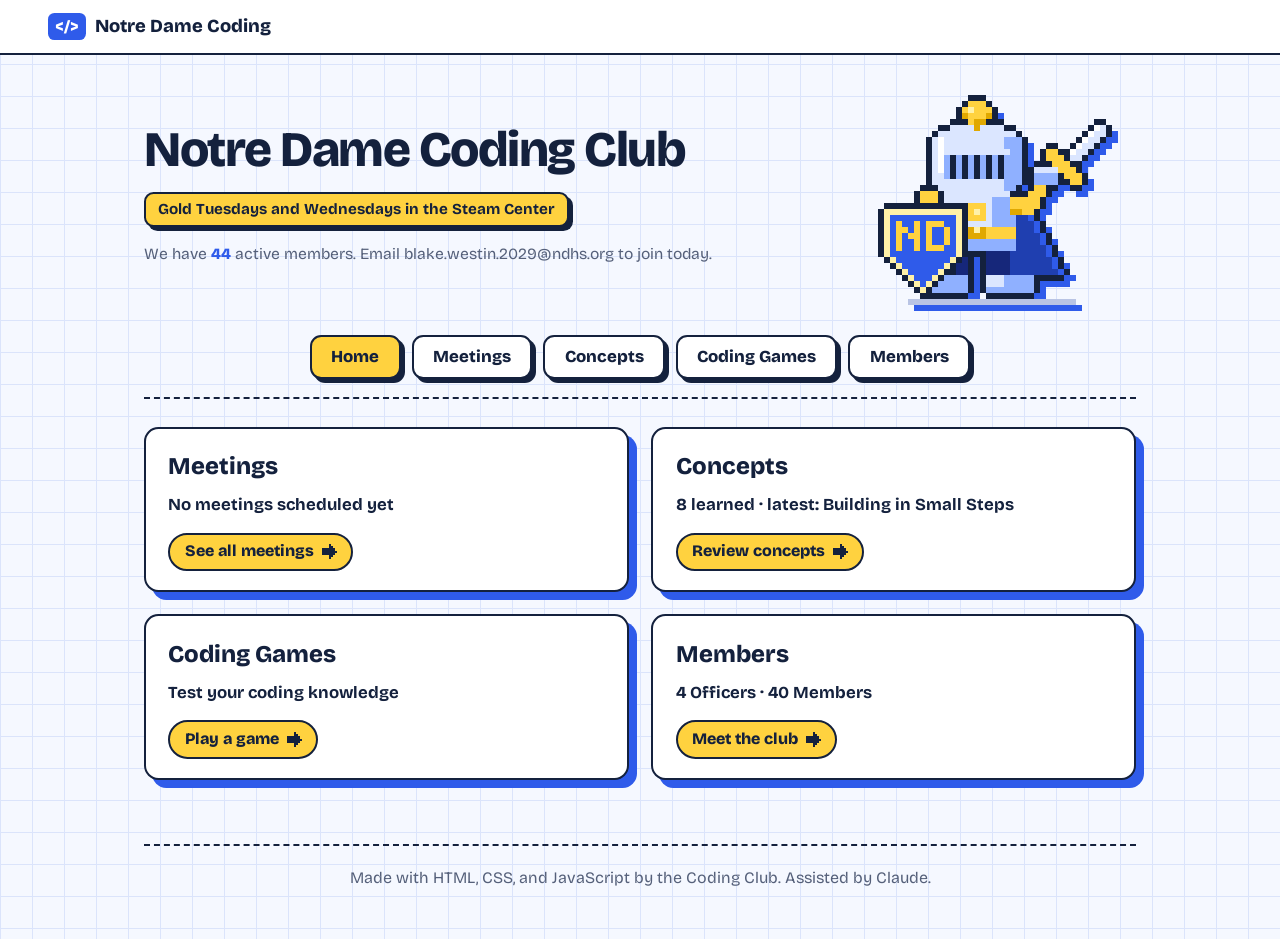
==== commit 3f130ce6: "Fix hero layout: knight on the right, one-line join text, centered tabs - Close the unclosed <p> and" ====
--- a/index.html
+++ b/index.html
@@ -22,7 +22,8 @@
       <div class="hero-text">
         <h1>Notre Dame Coding Club</h1>
         <p class="when" id="when"></p>
-        <p>We have <span id="member-count">many</span> active members. Email blake.westin.2029@ndhs.org to join today.
+        <p class="join">We have <span id="member-count">many</span> active members. Email blake.westin.2029@ndhs.org to join today.</p>
+      </div>
       <!-- Club mascot: pixel-art knight (4:3) -->
       <svg class="mascot" viewBox="0 0 48 36" shape-rendering="crispEdges" role="img" aria-label="Pixel-art knight raising a sword and holding a shield, the club mascot">
         <path fill="#14213d" d="M20 0h3v1h-3zM19 1h1v1h-1zM23 1h1v1h-1zM18 2h1v1h-1zM24 2h1v1h-1zM18 3h1v1h-1zM24 3h1v1h-1zM17 4h3v1h-3zM23 4h3v1h-3zM41 4h2v1h-2zM15 5h2v1h-2zM26 5h2v1h-2zM40 5h1v1h-1zM43 5h1v1h-1zM14 6h1v1h-1zM28 6h1v1h-1zM39 6h1v1h-1zM43 6h1v1h-1zM13 7h1v1h-1zM29 7h1v1h-1zM38 7h1v1h-1zM42 7h1v1h-1zM13 8h1v1h-1zM29 8h1v1h-1zM33 8h2v1h-2zM37 8h1v1h-1zM41 8h1v1h-1zM13 9h1v1h-1zM29 9h1v1h-1zM32 9h1v1h-1zM35 9h2v1h-2zM40 9h1v1h-1zM13 10h1v1h-1zM17 10h1v1h-1zM19 10h1v1h-1zM21 10h1v1h-1zM23 10h1v1h-1zM25 10h1v1h-1zM29 10h1v1h-1zM32 10h1v1h-1zM36 10h1v1h-1zM39 10h1v1h-1zM13 11h1v1h-1zM17 11h1v1h-1zM19 11h1v1h-1zM21 11h1v1h-1zM23 11h1v1h-1zM25 11h1v1h-1zM29 11h1v1h-1zM31 11h3v1h-3zM37 11h2v1h-2zM13 12h1v1h-1zM17 12h1v1h-1zM19 12h1v1h-1zM21 12h1v1h-1zM23 12h1v1h-1zM25 12h1v1h-1zM29 12h2v1h-2zM38 12h1v1h-1zM13 13h1v1h-1zM17 13h1v1h-1zM19 13h1v1h-1zM21 13h1v1h-1zM23 13h1v1h-1zM25 13h1v1h-1zM29 13h2v1h-2zM35 13h1v1h-1zM39 13h1v1h-1zM13 14h1v1h-1zM29 14h2v1h-2zM35 14h2v1h-2zM39 14h1v1h-1zM12 15h3v1h-3zM28 15h1v1h-1zM30 15h1v1h-1zM33 15h2v1h-2zM37 15h2v1h-2zM11 16h1v1h-1zM15 16h1v1h-1zM27 16h3v1h-3zM33 16h1v1h-1zM11 17h1v1h-1zM15 17h1v1h-1zM32 17h1v1h-1zM6 18h14v1h-14zM32 18h1v1h-1zM5 19h1v1h-1zM19 19h1v1h-1zM31 19h1v1h-1zM5 20h1v1h-1zM19 20h1v1h-1zM31 20h1v1h-1zM5 21h1v1h-1zM19 21h1v1h-1zM32 21h1v1h-1zM5 22h1v1h-1zM19 22h1v1h-1zM32 22h1v1h-1zM5 23h1v1h-1zM19 23h1v1h-1zM33 23h1v1h-1zM5 24h1v1h-1zM19 24h1v1h-1zM33 24h1v1h-1zM5 25h1v1h-1zM19 25h1v1h-1zM34 25h1v1h-1zM5 26h1v1h-1zM19 26h4v1h-4zM34 26h1v1h-1zM6 27h1v1h-1zM18 27h1v1h-1zM20 27h1v1h-1zM22 27h1v1h-1zM35 27h1v1h-1zM7 28h1v1h-1zM17 28h1v1h-1zM20 28h1v1h-1zM22 28h1v1h-1zM35 28h1v1h-1zM8 29h1v1h-1zM16 29h2v1h-2zM20 29h1v1h-1zM22 29h1v1h-1zM36 29h1v1h-1zM9 30h1v1h-1zM15 30h1v1h-1zM20 30h1v1h-1zM22 30h1v1h-1zM31 30h5v1h-5zM10 31h1v1h-1zM14 31h1v1h-1zM20 31h1v1h-1zM22 31h1v1h-1zM31 31h1v1h-1zM11 32h1v1h-1zM13 32h1v1h-1zM20 32h1v1h-1zM22 32h1v1h-1zM31 32h1v1h-1zM12 33h8v1h-8zM23 33h8v1h-8z"/><path fill="#ffd23f" d="M20 1h3v1h-3zM19 2h1v1h-1zM21 2h3v1h-3zM20 3h3v1h-3zM20 4h1v1h-1zM33 9h2v1h-2zM33 10h3v1h-3zM34 11h3v1h-3zM35 12h3v1h-3zM36 13h3v1h-3zM37 14h2v1h-2zM31 15h2v1h-2zM12 16h3v1h-3zM30 16h3v1h-3zM12 17h3v1h-3zM27 17h5v1h-5zM20 18h3v1h-3zM27 18h5v1h-5zM20 19h1v1h-1zM22 19h1v1h-1zM29 19h2v1h-2zM20 20h3v1h-3zM8 21h1v1h-1zM11 21h1v1h-1zM13 21h3v1h-3zM8 22h2v1h-2zM11 22h1v1h-1zM13 22h1v1h-1zM16 22h1v1h-1zM23 22h5v1h-5zM8 23h1v1h-1zM10 23h2v1h-2zM13 23h1v1h-1zM16 23h1v1h-1zM23 23h5v1h-5zM8 24h1v1h-1zM11 24h1v1h-1zM13 24h1v1h-1zM16 24h1v1h-1zM8 25h1v1h-1zM11 25h1v1h-1zM13 25h3v1h-3z"/><path fill="#fff1a8" d="M20 2h1v1h-1zM6 19h13v1h-13zM21 19h1v1h-1zM6 20h1v1h-1zM18 20h1v1h-1zM6 21h1v1h-1zM18 21h1v1h-1zM6 22h1v1h-1zM18 22h1v1h-1zM21 22h1v1h-1zM6 23h1v1h-1zM18 23h1v1h-1zM6 24h1v1h-1zM18 24h1v1h-1zM6 25h1v1h-1zM18 25h1v1h-1zM6 26h1v1h-1zM18 26h1v1h-1zM7 27h1v1h-1zM17 27h1v1h-1zM8 28h1v1h-1zM16 28h1v1h-1zM9 29h1v1h-1zM15 29h1v1h-1zM10 30h1v1h-1zM14 30h1v1h-1zM11 31h1v1h-1zM13 31h1v1h-1zM12 32h1v1h-1z"/><path fill="#e0a800" d="M19 3h1v1h-1zM23 3h1v1h-1zM21 4h2v1h-2zM21 5h1v1h-1zM27 19h2v1h-2zM20 22h1v1h-1zM22 22h1v1h-1zM20 23h3v1h-3z"/><path fill="#dbe6ff" d="M17 5h4v1h-4zM22 5h4v1h-4zM42 5h1v1h-1zM15 6h13v1h-13zM41 6h2v1h-2zM14 7h1v1h-1zM16 7h10v1h-10zM40 7h2v1h-2zM14 8h1v1h-1zM16 8h10v1h-10zM39 8h2v1h-2zM14 9h1v1h-1zM16 9h11v1h-11zM38 9h2v1h-2zM14 10h1v1h-1zM37 10h2v1h-2zM14 11h1v1h-1zM14 12h1v1h-1zM31 12h4v1h-4zM14 13h2v1h-2zM14 14h12v1h-12zM15 15h11v1h-11zM16 16h11v1h-11zM16 17h8v1h-8zM23 18h1v1h-1zM23 19h1v1h-1zM23 20h1v1h-1zM20 21h4v1h-4zM23 30h3v1h-3zM23 31h3v1h-3z"/><path fill="#ffffff" d="M41 5h1v1h-1zM40 6h1v1h-1zM15 7h1v1h-1zM39 7h1v1h-1zM15 8h1v1h-1zM38 8h1v1h-1zM15 9h1v1h-1zM37 9h1v1h-1zM15 10h1v1h-1zM15 11h1v1h-1zM15 12h1v1h-1z"/><path fill="#8fb0ff" d="M26 7h3v1h-3zM26 8h3v1h-3zM27 9h2v1h-2zM16 10h1v1h-1zM18 10h1v1h-1zM20 10h1v1h-1zM22 10h1v1h-1zM24 10h1v1h-1zM26 10h3v1h-3zM16 11h1v1h-1zM18 11h1v1h-1zM20 11h1v1h-1zM22 11h1v1h-1zM24 11h1v1h-1zM26 11h3v1h-3zM16 12h1v1h-1zM18 12h1v1h-1zM20 12h1v1h-1zM22 12h1v1h-1zM24 12h1v1h-1zM26 12h3v1h-3zM16 13h1v1h-1zM18 13h1v1h-1zM20 13h1v1h-1zM22 13h1v1h-1zM24 13h1v1h-1zM26 13h3v1h-3zM31 13h4v1h-4zM26 14h3v1h-3zM31 14h4v1h-4zM26 15h2v1h-2zM24 17h3v1h-3zM24 18h3v1h-3zM24 19h3v1h-3zM24 20h4v1h-4zM24 21h4v1h-4zM20 24h8v1h-8zM20 25h8v1h-8zM16 30h4v1h-4zM26 30h5v1h-5zM15 31h5v1h-5zM26 31h5v1h-5zM14 32h6v1h-6zM23 32h8v1h-8z"/><path fill="#2f5bea" d="M7 20h11v1h-11zM30 20h1v1h-1zM7 21h1v1h-1zM9 21h2v1h-2zM12 21h1v1h-1zM16 21h2v1h-2zM31 21h1v1h-1zM7 22h1v1h-1zM10 22h1v1h-1zM12 22h1v1h-1zM14 22h2v1h-2zM17 22h1v1h-1zM31 22h1v1h-1zM7 23h1v1h-1zM9 23h1v1h-1zM12 23h1v1h-1zM14 23h2v1h-2zM17 23h1v1h-1zM32 23h1v1h-1zM7 24h1v1h-1zM9 24h2v1h-2zM12 24h1v1h-1zM14 24h2v1h-2zM17 24h1v1h-1zM32 24h1v1h-1zM7 25h1v1h-1zM9 25h2v1h-2zM12 25h1v1h-1zM16 25h2v1h-2zM33 25h1v1h-1zM7 26h11v1h-11zM33 26h1v1h-1zM8 27h9v1h-9zM34 27h1v1h-1zM9 28h7v1h-7zM34 28h1v1h-1zM10 29h5v1h-5zM35 29h1v1h-1zM11 30h3v1h-3zM12 31h1v1h-1z"/><path fill="#1f3fb0" d="M28 20h2v1h-2zM28 21h3v1h-3zM28 22h3v1h-3zM28 23h4v1h-4zM28 24h4v1h-4zM28 25h5v1h-5zM27 26h6v1h-6zM27 27h7v1h-7zM27 28h7v1h-7zM27 29h8v1h-8z"/><path fill="#16277a" d="M23 26h4v1h-4zM19 27h1v1h-1zM23 27h4v1h-4zM18 28h2v1h-2zM23 28h4v1h-4zM18 29h2v1h-2zM23 29h4v1h-4z"/><path fill="#b9c4e4" d="M10 34h28v1h-28z"/>
--- a/style.css
+++ b/style.css
@@ -55,13 +55,22 @@
   display: grid; grid-template-columns: 1fr; gap: 1.5rem; align-items: center;
   padding: clamp(1.75rem, 4vw, 2.5rem) 0 1.5rem;
 }
-@media (min-width: 52rem) { .hero { grid-template-columns: 1.25fr 0.75fr; } }
+/* Wide screens: text column takes the free space, the knight sits at the far right */
+@media (min-width: 52rem) { .hero { grid-template-columns: minmax(0, 1fr) auto; } }
 .hero h1 {
   font-size: clamp(2.2rem, 5vw, 3.1rem);
   line-height: 1.02; font-weight: 800; letter-spacing: -0.03em;
   margin: 0 0 1rem;
 }
 .hero p { max-width: 55ch; font-size: 1rem; color: var(--muted); margin: 0 0 0.9rem; }
+/* "We have N members. Email ..." stays on one line when the column is wide enough.
+   The text shrinks a little with the column (cqw = % of .hero-text's width) so it never overflows.
+   On phones the column is too narrow, so it wraps normally. */
+.hero-text { container-type: inline-size; }
+.hero .join { max-width: none; text-wrap: balance; }
+@container (min-width: 38rem) {
+  .hero .join { white-space: nowrap; font-size: min(1rem, 2.3cqw); }
+}
 #member-count { font-weight: 800; color: var(--cobalt); }
 .hero .when {
   display: inline-block; padding: 0.25rem 0.75rem; font-size: 0.95rem;
@@ -70,13 +79,14 @@
 }
 .hero .when:empty { display: none; }
 .mascot { width: clamp(14rem, 25vw, 18rem); height: auto; justify-self: center; filter: drop-shadow(6px 6px 0 var(--cobalt)); }
+@media (min-width: 52rem) { .mascot { justify-self: end; } }
 
 
 .hero-img { width: 100%; height: 100%; max-height: 24rem; object-fit: cover; border-radius: 0.75rem; }
 
 /* Tabs: one section shows at a time (script.js switches them) */
 .tabbar {
-  display: flex; flex-wrap: wrap; gap: 0.7rem;
+  display: flex; flex-wrap: wrap; justify-content: center; gap: 0.7rem;
   padding: 0 0 1.1rem; border-bottom: 2px dashed var(--ink);
 }
 .tabbar button {
